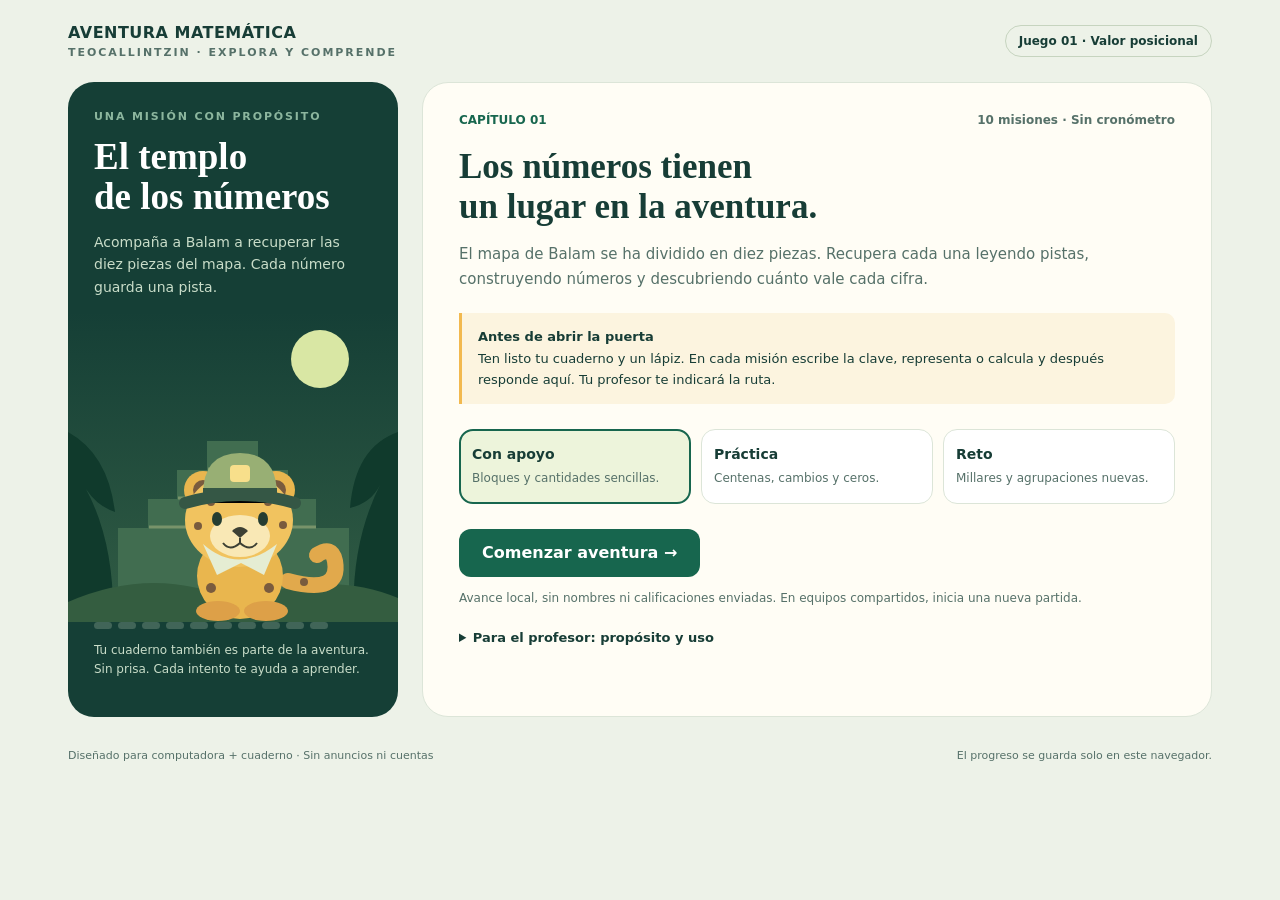
==== index.html @ 54b663e3 "Agrega El templo de los números: primer juego de valor posicional" ====
<!doctype html>
<html lang="es"><head><meta charset="utf-8"><meta name="viewport" content="width=device-width,initial-scale=1"><title>El templo de los números · Aventura matemática</title>
<style>
:root{--ink:#173d36;--muted:#567169;--green:#17664e;--lime:#d5ed91;--paper:#fffdf5;--line:#dce5d8;--gold:#f2b94f}*{box-sizing:border-box}body{margin:0;background:#edf2e8;color:var(--ink);font-family:system-ui,-apple-system,Segoe UI,sans-serif}button,input,select{font:inherit}button{cursor:pointer}button:focus-visible,input:focus-visible,select:focus-visible{outline:3px solid #ce8026;outline-offset:4px}button:disabled{cursor:default;opacity:.55}.top{max-width:1200px;margin:auto;padding:23px 28px;display:flex;justify-content:space-between;align-items:center;gap:16px}.brand{font-weight:850;letter-spacing:.03em}.brand small{display:block;font-size:11px;letter-spacing:.18em;color:var(--muted);margin-top:4px}.pill{border:1px solid #c6d4bf;border-radius:40px;padding:8px 13px;font-size:12px;font-weight:700}.layout{max-width:1200px;margin:0 auto 32px;padding:0 28px;display:grid;grid-template-columns:330px 1fr;gap:24px}.scene{background:#153f36;border-radius:26px;overflow:hidden;position:relative;color:white;min-height:590px;display:flex;flex-direction:column}.scene svg{width:100%;height:auto;display:block}.scene-head{padding:28px 26px 0;z-index:1}.eyebrow{font-size:11px;font-weight:800;letter-spacing:.17em;text-transform:uppercase;color:#8cb69e}.scene h1{font-family:Georgia,serif;font-size:37px;line-height:1.08;margin:14px 0}.scene p{font-size:14px;color:#c9ddc9;line-height:1.6}.scene-bottom{margin-top:auto;padding:0 26px 26px}.scene-bottom p{font-size:12px}.dots{display:flex;gap:6px;flex-wrap:wrap}.dot{width:18px;height:7px;border-radius:6px;background:#416558}.dot.done{background:var(--lime)}.panel{background:var(--paper);border:1px solid var(--line);border-radius:26px;padding:30px 36px;min-width:0}.meta{display:flex;align-items:center;justify-content:space-between;gap:10px;color:var(--muted);font-size:12px;font-weight:700}.chapter{color:var(--green)}h2{font-family:Georgia,serif;font-size:35px;line-height:1.14;margin:20px 0 14px}p{line-height:1.65}.intro{color:var(--muted);font-size:15px}.route-grid{display:grid;grid-template-columns:repeat(3,1fr);gap:10px;margin:25px 0}.route{border:1px solid var(--line);background:white;text-align:left;padding:16px 12px;border-radius:14px;color:var(--ink)}.route b{display:block;font-size:14px}.route span{font-size:12px;display:block;margin-top:7px;line-height:1.5;color:var(--muted)}.route[aria-pressed=true]{background:#edf4db;border:2px solid var(--green);padding:15px 11px}.primary{border:0;background:var(--green);color:white;border-radius:12px;padding:14px 23px;font-weight:750;min-height:48px}.secondary{border:1px solid #cbd8c4;background:transparent;color:var(--ink);border-radius:12px;padding:12px 17px;font-weight:650;min-height:46px}.actions{display:flex;gap:10px;flex-wrap:wrap;margin-top:22px}.notebook{border-left:3px solid var(--gold);background:#fcf4df;padding:13px 16px;border-radius:0 10px 10px 0;font-size:13px;line-height:1.65;margin:22px 0}.notebook strong{display:block}.question{font-size:20px;font-weight:700;line-height:1.5;margin:18px 0}.story{color:var(--muted);font-size:14px;border-bottom:1px solid var(--line);padding-bottom:16px}.blocks{display:flex;gap:18px;flex-wrap:wrap;background:#f1f4eb;border-radius:14px;padding:18px;margin:15px 0}.blockgroup{flex:1;min-width:100px}.blockgroup label{font-weight:750;font-size:12px;display:block;margin-bottom:10px}.pieces{display:flex;gap:5px;flex-wrap:wrap;min-height:40px}.hundred{display:inline-block;width:30px;height:30px;background:repeating-linear-gradient(90deg,transparent 0 5px,#ffffff88 5px 6px),repeating-linear-gradient(0deg,#d6aa4a 0 5px,#ffffff88 5px 6px);border:1px solid #b28330}.ten{display:inline-block;width:7px;height:30px;background:repeating-linear-gradient(0deg,#4c9782 0 5px,#fff8 5px 6px);border:1px solid #3c806d}.one{display:inline-block;width:9px;height:9px;background:#517aa4;border:1px solid #3e6185}.zero{color:#6d7d71;font-size:12px}.answerrow{display:flex;align-items:center;gap:12px;margin:20px 0;flex-wrap:wrap}.answerrow label{font-size:14px;font-weight:700}.answerrow input{width:150px;border:2px solid #b7c8b0;border-radius:10px;padding:13px;background:white;color:var(--ink);font-size:22px}.choices{display:grid;grid-template-columns:1fr 1fr;gap:10px;margin:20px 0}.choice{border:1px solid #c7d4bf;background:white;padding:16px;border-radius:12px;color:var(--ink);font-size:18px}.choice[aria-pressed=true]{background:#e2efc2;border:2px solid var(--green);padding:15px}.feedback{padding:14px 16px;margin-top:16px;border-radius:12px;background:#e9f3d9;line-height:1.6;font-size:14px}.feedback.warn{background:#fff0d7}.hint{background:#edf0f6;padding:14px 16px;border-radius:12px;margin-top:15px;font-size:14px;line-height:1.6}.small{font-size:12px;color:var(--muted)}.progress{height:5px;background:#e5ebdc;border-radius:8px;margin-top:17px;overflow:hidden}.progress span{display:block;background:var(--green);height:100%;transition:width .3s}.summary{border-collapse:collapse;width:100%;font-size:13px;margin:22px 0}.summary th,.summary td{padding:10px 8px;border-bottom:1px solid var(--line);text-align:left}.badge{display:inline-flex;background:#e6efcb;padding:10px 16px;border-radius:40px;font-weight:750;font-size:13px}footer{max-width:1200px;margin:0 auto 24px;padding:0 28px;color:var(--muted);font-size:11px;display:flex;justify-content:space-between;gap:15px}.hide{display:none!important}details{margin:22px 0;font-size:13px}summary{cursor:pointer;font-weight:700}select{padding:10px;border-radius:10px;border:1px solid #c4d3bd;background:white;color:var(--ink)}@media(max-width:850px){.layout{grid-template-columns:1fr}.scene{min-height:0;display:block}.scene-head{padding:22px 26px}.scene h1{font-size:29px}.scene svg{display:none}.scene-bottom{padding:0 26px 20px}.scene-head p{margin-bottom:0}.panel{padding:26px}.route-grid{gap:7px}h2{font-size:30px}}@media print{.top,.scene,.actions,footer,button,details{display:none!important}.layout{display:block;padding:0}.panel{border:0;padding:10px}body{background:white}.hide{display:none!important}}
</style></head><body>
<header class="top"><div class="brand">AVENTURA MATEMÁTICA<small>TEOCALLINTZIN · EXPLORA Y COMPRENDE</small></div><span class="pill">Juego 01 · Valor posicional</span></header>
<main class="layout"><aside class="scene"><div class="scene-head"><div class="eyebrow">Una misión con propósito</div><h1>El templo<br>de los números</h1><p id="narration">Acompaña a Balam a recuperar las diez piezas del mapa. Cada número guarda una pista.</p></div>
<svg viewBox="0 0 330 310" role="img" aria-label="Balam, un jaguar explorador frente a un templo en la selva"><defs><linearGradient id="sky" x2="0" y2="1"><stop stop-color="#153f36"/><stop offset="1" stop-color="#315c44"/></linearGradient></defs><path fill="url(#sky)" d="M0 0h330v310H0z"/><circle cx="252" cy="47" r="29" fill="#d9e7a4"/><path fill="#416d50" d="M50 216h30v-29h29v-29h30v-29h51v29h30v29h28v29h33v62H50z"/><path fill="#264b3c" d="M139 210h50v68h-50z"/><path fill="none" stroke="#78936a" stroke-width="3" d="M81 215h167M110 186h109M140 157h50"/><path fill="#103a2c" d="M0 310V120q40 22 47 80-18-6-29-23 29 54 27 133M330 310V120q-43 15-48 76 21-5 30-23-30 60-26 137"/><path fill="#345d40" d="M0 290q87-38 170 0 89-34 160-4v24H0"/>
<path d="M220 269q53 14 47-20-3-16-18-6" fill="none" stroke="#e1a94c" stroke-width="16" stroke-linecap="round"/><ellipse cx="172" cy="264" rx="43" ry="43" fill="#e9b64e"/><ellipse cx="150" cy="299" rx="22" ry="10" fill="#dda048"/><ellipse cx="198" cy="299" rx="22" ry="10" fill="#dda048"/><circle cx="135" cy="178" r="19" fill="#e9b64e"/><circle cx="208" cy="178" r="19" fill="#e9b64e"/><circle cx="135" cy="178" r="10" fill="#795b3e"/><circle cx="208" cy="178" r="10" fill="#795b3e"/><ellipse cx="171" cy="208" rx="54" ry="47" fill="#f1c35f"/><path fill="#e5edd3" d="M135 232q35 31 74 0l-13 31-23-12-24 12z"/><ellipse cx="172" cy="224" rx="30" ry="21" fill="#f9e8b5"/><path d="M164 219q8-8 16 0l-8 7z" fill="#3d4033"/><path d="M172 226v6m0-1q-10 9-17 0m17 0q10 9 17 0" stroke="#3d4033" stroke-width="2" fill="none"/><ellipse cx="149" cy="207" rx="5" ry="7" fill="#253d31"/><ellipse cx="195" cy="207" rx="5" ry="7" fill="#253d31"/><g fill="#795b3e"><path d="M159 176l6 6-6 5-6-5zM181 176l6 6-6 5-6-5z"/><circle cx="130" cy="214" r="4"/><circle cx="215" cy="213" r="4"/><circle cx="143" cy="190" r="4"/><circle cx="200" cy="190" r="4"/><circle cx="143" cy="276" r="5"/><circle cx="201" cy="276" r="5"/><circle cx="236" cy="270" r="4"/></g><path d="M117 191q54-16 110 0" stroke="#355745" stroke-width="12" stroke-linecap="round"/><path d="M135 183q0-42 37-42t37 42" fill="#98af74"/><path d="M135 176h74v10h-74z" fill="#355745"/><rect x="162" y="153" width="20" height="17" rx="4" fill="#f8df8b"/></svg>
<div class="scene-bottom"><div class="dots" id="dots"></div><p>Tu cuaderno también es parte de la aventura.<br>Sin prisa. Cada intento te ayuda a aprender.</p></div></aside><section class="panel" id="app" aria-label="Zona del juego"></section></main>
<footer><span>Diseñado para computadora + cuaderno · Sin anuncios ni cuentas</span><span>El progreso se guarda solo en este navegador.</span></footer>
<script>
'use strict';
const KEY='teocallintzin-templo-v1';
const routes={apoyo:'Con apoyo',practica:'Práctica',reto:'Reto'};
function missions(route){const harder=route==='reto', easy=route==='apoyo';const n=harder?7482:easy?243:473;const c=Math.floor(n/100)%10,d=Math.floor(n/10)%10,u=n%10;
return [
{title:'La puerta de Balam',story:'Balam encuentra una puerta con un código escrito en bloques.',q:harder?'Forma el número: 7 millares, 4 centenas, 8 decenas y 2 unidades.':`Forma el número: ${c} centenas, ${d} decenas y ${u} unidades.`,answer:n,hint:'Cada posición tiene un valor: U vale 1; D vale 10; C vale 100; UM vale 1 000. Coloca cada cifra en su columna.',explain:harder?'7 000 + 400 + 80 + 2 = 7 482.':`${c*100} + ${d*10} + ${u} = ${n}.`,blocks:harder?null:[c,d,u]},
{title:'Las antorchas del camino',story:'Las antorchas están organizadas en grupos de diez.',q:easy?'Hay 6 decenas y 2 unidades de antorchas. ¿Cuántas hay?':harder?'Hay 12 decenas y 4 unidades de antorchas. ¿Cuántas hay?':'Hay 8 decenas y 6 unidades de antorchas. ¿Cuántas hay?',answer:easy?62:harder?124:86,hint:'Una decena son 10. Puedes dibujar una barra por decena y puntos por unidad.',explain:easy?'6 × 10 + 2 = 62.':harder?'12 decenas son 120; 120 + 4 = 124.':'8 × 10 + 6 = 86.',blocks:easy?[0,6,2]:harder?null:[0,8,6]},
{title:'El puente de las posiciones',story:'Una cifra del puente brilla. Su lugar cambia su valor.',q:easy?'En 352, ¿cuánto VALE la cifra 5?':harder?'En 48 592, ¿cuánto VALE la cifra 8?':'En 647, ¿cuánto VALE la cifra 6?',answer:easy?50:harder?8000:600,choices:easy?[5,50,500,352]:harder?[8,80,800,8000]:[6,60,600,647],hint:'Cuenta las posiciones desde la derecha: unidades, decenas, centenas, unidades de millar.',explain:easy?'El 5 está en las decenas: vale 50.':harder?'El 8 está en las unidades de millar: vale 8 000.':'El 6 está en las centenas: vale 600.'},
{title:'El secreto del cero',story:'En una pared hay una columna vacía. Balam no debe mover las otras cifras.',q:harder?'Escribe el número: 5 millares, 0 centenas, 2 decenas y 6 unidades.':easy?'Escribe el número: 2 centenas, 0 decenas y 5 unidades.':'Escribe el número: 5 centenas, 0 decenas y 2 unidades.',answer:harder?5026:easy?205:502,hint:'Una columna vacía se escribe con 0 para conservar el lugar de las otras cifras.',explain:harder?'5 000 + 0 + 20 + 6 = 5 026.':easy?'200 + 0 + 5 = 205; 25 sería otro número.':'500 + 0 + 2 = 502; 52 solo tiene cinco decenas.',blocks:harder?null:easy?[2,0,5]:[5,0,2]},
{title:'El mercado de intercambios',story:'El guardián cambia piezas pequeñas por otras del mismo valor.',q:easy?'Cambias 20 unidades por decenas. ¿Cuántas decenas recibes?':harder?'Hay 3 centenas y 14 decenas. ¿Cuántas unidades hay en total?':'Hay 2 centenas, 12 decenas y 4 unidades. ¿Qué número forman?',answer:easy?2:harder?440:324,hint:easy?'Agrupa de 10 en 10.':harder?'3 centenas valen 300. Cada una de las 14 decenas vale 10.':'12 decenas son 120: puedes cambiarlas por 1 centena y 2 decenas.',explain:easy?'20 unidades = 2 decenas; el valor total no cambia.':harder?'300 + 140 = 440.':'200 + 120 + 4 = 324.'},
{title:'Dos senderos',story:'Balam debe elegir el sendero con la cantidad mayor de semillas.',q:easy?'¿Cuál es MAYOR: 47 o 74?':harder?'¿Cuál es MAYOR: 4 082 o 4 208?':'¿Cuál es MAYOR: 304 o 340?',answer:easy?74:harder?4208:340,choices:easy?[47,74]:harder?[4082,4208]:[304,340],hint:'Compara desde la izquierda. Si una posición empata, compara la siguiente.',explain:easy?'7 decenas son más que 4 decenas: 74 > 47.':harder?'Los millares empatan; 2 centenas son más que 0 centenas.':'Las centenas empatan; 4 decenas son más que 0 decenas.'},
{title:'Los escalones perdidos',story:'Una escalera avanza siempre con el mismo salto.',q:easy?'Completa: 120, 130, 140, ___, 160.':harder?'Completa: 1 850, 1 950, 2 050, ___, 2 250.':'Completa: 270, 280, 290, ___, 310.',answer:easy?150:harder?2150:300,hint:harder?'Cada salto suma 100. Observa qué pasa al superar 1 999.':'Cada salto suma 10. Al reunir 10 decenas se forma una centena.',explain:easy?'140 + 10 = 150.':harder?'2 050 + 100 = 2 150.':'290 + 10 = 300: 29 decenas + 1 decena = 30 decenas.'},
{title:'El almacén de semillas',story:'Ayuda a Balam a contar las semillas del huerto.',q:easy?'Hay 3 bolsas de 10 semillas y 4 semillas sueltas. ¿Cuántas semillas hay?':harder?'Hay 4 cajas de 100 semillas, 13 bolsas de 10 y 7 semillas sueltas. ¿Cuántas semillas hay?':'Hay 2 cajas de 100 semillas, 5 bolsas de 10 y 8 semillas sueltas. ¿Cuántas semillas hay?',answer:easy?34:harder?537:258,hint:'Dibuja cajas, bolsas y semillas. Convierte cada grupo a unidades antes de reunirlos.',explain:easy?'3 × 10 + 4 = 34 semillas.':harder?'400 + 130 + 7 = 537 semillas.':'200 + 50 + 8 = 258 semillas.'},
{title:'El mapa equivocado',story:'Un explorador dejó una respuesta que debemos revisar.',q:easy?'Escribió 32 para representar 3 centenas y 2 unidades. ¿Qué número debió escribir?':harder?'Escribió 642 para representar 6 millares, 4 decenas y 2 unidades. ¿Qué número debió escribir?':'Escribió 47 para representar 4 centenas y 7 unidades. ¿Qué número debió escribir?',answer:easy?302:harder?6042:407,hint:'Dibuja TODAS las columnas. Usa un cero donde no haya piezas y explica por qué hace falta.',explain:easy?'300 + 2 = 302. El cero conserva la columna de las decenas.':harder?'6 000 + 40 + 2 = 6 042; no hay centenas.':'400 + 7 = 407. Sin el cero, el 4 cambia a las decenas.'},
{title:'El cofre del templo',story:'Última misión: usa el valor posicional para completar la reserva.',q:easy?'Balam tiene 40 semillas y encuentra 10 más. ¿Cuántas tiene ahora?':harder?'Balam tiene 390 semillas y encuentra una bolsa con 10 más. ¿Cuántas tiene ahora?':'Balam tiene 290 semillas y encuentra una bolsa con 10 más. ¿Cuántas tiene ahora?',answer:easy?50:harder?400:300,hint:'Añade una decena. Si completas 10 decenas, cámbialas por una centena.',explain:easy?'4 decenas + 1 decena = 5 decenas: 50.':harder?'390 + 10 = 400. Diez decenas se cambian por una centena.':'290 + 10 = 300. Diez decenas se cambian por una centena.'}
];}
let state={route:'apoyo',index:0,results:[],started:false}, selected=null,errors=0,hints=0,solved=false;
try{let saved=JSON.parse(localStorage.getItem(KEY));if(saved&&routes[saved.route]&&Number.isInteger(saved.index)&&saved.index>=0&&saved.index<=10&&Array.isArray(saved.results)&&saved.results.length===saved.index){state=saved;}}catch{}
const app=document.getElementById('app');
function save(){try{localStorage.setItem(KEY,JSON.stringify(state));}catch{}}
function dots(){document.getElementById('dots').innerHTML=Array.from({length:10},(_,i)=>`<span class="dot ${i<state.index?'done':''}"></span>`).join('');}
function home(){dots();app.innerHTML=`<div class="meta"><span class="chapter">CAPÍTULO 01</span><span>10 misiones · Sin cronómetro</span></div><h2>Los números tienen<br>un lugar en la aventura.</h2><p class="intro">El mapa de Balam se ha dividido en diez piezas. Recupera cada una leyendo pistas, construyendo números y descubriendo cuánto vale cada cifra.</p><div class="notebook"><strong>Antes de abrir la puerta</strong>Ten listo tu cuaderno y un lápiz. En cada misión escribe la clave, representa o calcula y después responde aquí. Tu profesor te indicará la ruta.</div><div class="route-grid">${Object.entries(routes).map(([k,v])=>`<button class="route" data-route="${k}" aria-pressed="${state.route===k}"><b>${v}</b><span>${k==='apoyo'?'Bloques y cantidades sencillas.':k==='practica'?'Centenas, cambios y ceros.':'Millares y agrupaciones nuevas.'}</span></button>`).join('')}</div><div class="actions"><button class="primary" id="start">${state.started?(state.index===10?'Ver mi recorrido':'Continuar aventura'):'Comenzar aventura'} →</button>${state.started?'<button class="secondary" id="restart">Nueva partida</button>':''}</div><p class="small">Avance local, sin nombres ni calificaciones enviadas. En equipos compartidos, inicia una nueva partida.</p><details><summary>Para el profesor: propósito y uso</summary><p>Juego 1 de la sección de valor posicional. Retoma las dificultades del diagnóstico en centenas, decenas, unidades y números de cinco cifras como extensión. Las rutas son apoyos flexibles; este juego no determina por sí solo el nivel del alumno. Sugiere 10–20 minutos de juego y tiempo adicional de cuaderno. Revisa representaciones, procedimiento y explicación oral. El informe final distingue misiones resueltas sin pistas ni errores y con acompañamiento. No sincroniza con Classroom.</p></details>`;
app.querySelectorAll('[data-route]').forEach(b=>b.onclick=()=>{if(state.started&&b.dataset.route!==state.route){if(!confirm('Cambiar la ruta inicia otra partida y reemplaza el avance guardado en este navegador. ¿Continuar?'))return;state={route:b.dataset.route,index:0,results:[],started:false};}else state.route=b.dataset.route;save();home();});document.getElementById('start').onclick=()=>{state.started=true;save();render();};let restart=document.getElementById('restart');if(restart)restart.onclick=restartGame;}
function restartGame(){if(confirm('¿Iniciar otra partida? Se reemplazará el avance de este navegador.')){state={route:state.route,index:0,results:[],started:false};save();home();}}
function blocks(values){return `<div class="blocks" aria-label="Representación con bloques base diez">${values.map((n,i)=>`<div class="blockgroup"><label>${['Centenas','Decenas','Unidades'][i]} · ${n}</label><div class="pieces">${n?Array.from({length:n},()=>`<span aria-hidden="true" class="${['hundred','ten','one'][i]}"></span>`).join(''):'<span class="zero">Sin piezas</span>'}</div></div>`).join('')}</div>`;}
function render(){if(state.index===10){finish();return;}dots();selected=null;errors=0;hints=0;solved=false;const m=missions(state.route)[state.index];document.getElementById('narration').textContent=m.story;app.innerHTML=`<div class="meta"><span class="chapter">MISIÓN ${String(state.index+1).padStart(2,'0')} / 10</span><span>${routes[state.route]}</span></div><div class="progress"><span style="width:${state.index*10}%"></span></div><h2 tabindex="-1" id="missiontitle">${m.title}</h2><p class="story">${m.story}</p><div class="question">${m.q}</div>${m.blocks&&state.route==='apoyo'?blocks(m.blocks):''}<div class="notebook"><strong>✎ Cuaderno · VP-${state.route[0].toUpperCase()}-${String(state.index+1).padStart(2,'0')}</strong>Escribe los datos y lo que buscas. Usa una tabla de posiciones, dibujo u operación. Resuelve antes de responder y explica tu estrategia.</div><form id="answerform">${m.choices?`<div class="choices" role="group" aria-label="Elige tu respuesta">${m.choices.map(v=>`<button type="button" class="choice" data-value="${v}" aria-pressed="false">${v.toLocaleString('es-MX')}</button>`).join('')}</div>`:'<div class="answerrow"><label for="answer">Tu respuesta</label><input id="answer" type="text" inputmode="numeric" autocomplete="off" placeholder="Número" aria-describedby="inputhelp"></div><p class="small" id="inputhelp">Escribe un número entero sin comas ni puntos. Ejemplo: 502.</p>'}<div class="actions"><button class="primary" type="submit" id="check">Comprobar respuesta</button><button type="button" class="secondary" id="hintbutton">Necesito una pista</button></div></form><div id="feedback" role="status" aria-live="polite"></div><div id="hint" class="hide hint"></div><div class="actions"><button class="primary hide" id="next">${state.index===9?'Abrir el cofre':'Siguiente misión'} →</button><button class="secondary" id="home">Pausar</button></div>`;
app.querySelectorAll('[data-value]').forEach(b=>b.onclick=()=>{if(solved)return;selected=Number(b.dataset.value);app.querySelectorAll('[data-value]').forEach(x=>x.setAttribute('aria-pressed',String(x===b)));});
document.getElementById('hintbutton').onclick=()=>{if(solved)return;hints=1;let h=document.getElementById('hint');h.textContent=m.hint;h.classList.remove('hide');};document.getElementById('home').onclick=home;
document.getElementById('answerform').onsubmit=e=>{e.preventDefault();if(solved)return;let raw=m.choices?selected:document.getElementById('answer').value.trim();let f=document.getElementById('feedback');if(raw===null||raw===''||(!m.choices&&!/^\d+$/.test(raw))){f.className='feedback warn';f.textContent='Elige una opción o escribe un número entero válido. Todavía no se cuenta como intento.';return;}if(Number(raw)!==m.answer){errors++;f.className='feedback warn';f.textContent='Todavía no coincide. Revisa el valor de cada posición en tu cuaderno. Puedes pedir una pista y volver a intentarlo; no pierdes piezas.';return;}solved=true;f.className='feedback';f.textContent='¡Pieza recuperada! '+m.explain+' Antes de avanzar, explica en tu cuaderno cómo lo supiste.';document.getElementById('check').disabled=true;document.getElementById('hintbutton').disabled=true;app.querySelectorAll('[data-value],#answer').forEach(x=>x.disabled=true);document.getElementById('next').classList.remove('hide');};
document.getElementById('next').onclick=()=>{if(!solved)return;state.results.push({mission:state.index+1,errors,hints});state.index++;save();render();};document.getElementById('missiontitle').focus();}
function finish(){dots();document.getElementById('narration').textContent='Balam recuperó el mapa. Ahora comparte lo que aprendiste con tu profesor.';const independent=state.results.filter(x=>x.errors===0&&x.hints===0).length;app.innerHTML=`<div class="meta"><span class="chapter">AVENTURA COMPLETADA</span><span>${routes[state.route]}</span></div><h2>El mapa vuelve<br>a estar completo.</h2><span class="badge">10 piezas recuperadas · ¡Buen trabajo!</span><p class="intro">Resolviste ${independent} misiones sin errores ni pistas y ${10-independent} con práctica o apoyo. Pedir ayuda también es aprender.</p><div class="notebook"><strong>Última página de tu cuaderno</strong>1. Explica para qué sirve el cero en 407.<br>2. Representa un número de dos formas.<br>3. Escribe qué puedes hacer solo y qué quieres practicar.<br>Muestra tu trabajo al profesor. Este recorrido no sustituye su revisión.</div><table class="summary"><thead><tr><th>Misión</th><th>Intentos incorrectos</th><th>Pista</th></tr></thead><tbody>${state.results.map(r=>`<tr><td>VP-${state.route[0].toUpperCase()}-${String(r.mission).padStart(2,'0')}</td><td>${r.errors}</td><td>${r.hints?'Sí':'No'}</td></tr>`).join('')}</tbody></table><div class="actions"><button class="primary" id="restart">Volver a explorar</button><button class="secondary" id="print">Imprimir recorrido</button><button class="secondary" id="home">Inicio</button></div><p class="small">El informe permanece en este navegador. No se envía a tu profesor ni a Classroom. Puedes imprimirlo o mostrar la pantalla.</p>`;document.getElementById('restart').onclick=restartGame;document.getElementById('print').onclick=()=>window.print();document.getElementById('home').onclick=home;}
home();
</script></body></html>
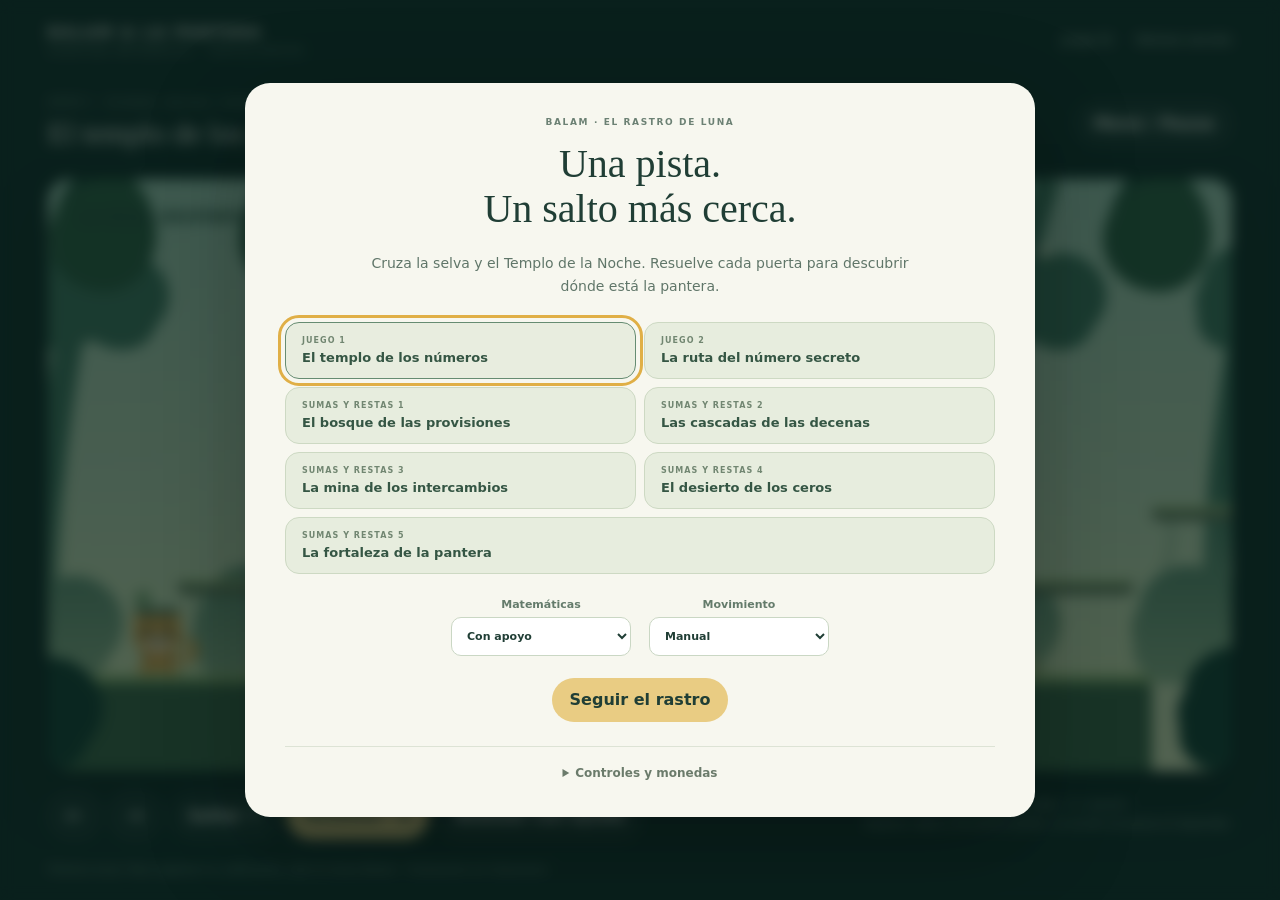
==== commit 5a7780a4: "Launch unified platform adventures from original game links" ====
--- a/index.html
+++ b/index.html
@@ -1,45 +1,8 @@
-<!doctype html>
-<html lang="es"><head><meta charset="utf-8"><meta name="viewport" content="width=device-width,initial-scale=1"><title>El templo de los números · Aventura matemática</title>
-<style>
-:root{--ink:#173d36;--muted:#567169;--green:#17664e;--lime:#d5ed91;--paper:#fffdf5;--line:#dce5d8;--gold:#f2b94f}*{box-sizing:border-box}body{margin:0;background:#edf2e8;color:var(--ink);font-family:system-ui,-apple-system,Segoe UI,sans-serif}button,input,select{font:inherit}button{cursor:pointer}button:focus-visible,input:focus-visible,select:focus-visible{outline:3px solid #ce8026;outline-offset:4px}button:disabled{cursor:default;opacity:.55}.top{max-width:1200px;margin:auto;padding:23px 28px;display:flex;justify-content:space-between;align-items:center;gap:16px}.brand{font-weight:850;letter-spacing:.03em}.brand small{display:block;font-size:11px;letter-spacing:.18em;color:var(--muted);margin-top:4px}.pill{border:1px solid #c6d4bf;border-radius:40px;padding:8px 13px;font-size:12px;font-weight:700}.layout{max-width:1200px;margin:0 auto 32px;padding:0 28px;display:grid;grid-template-columns:330px 1fr;gap:24px}.scene{background:#153f36;border-radius:26px;overflow:hidden;position:relative;color:white;min-height:590px;display:flex;flex-direction:column}.scene svg{width:100%;height:auto;display:block}.scene-head{padding:28px 26px 0;z-index:1}.eyebrow{font-size:11px;font-weight:800;letter-spacing:.17em;text-transform:uppercase;color:#8cb69e}.scene h1{font-family:Georgia,serif;font-size:37px;line-height:1.08;margin:14px 0}.scene p{font-size:14px;color:#c9ddc9;line-height:1.6}.scene-bottom{margin-top:auto;padding:0 26px 26px}.scene-bottom p{font-size:12px}.dots{display:flex;gap:6px;flex-wrap:wrap}.dot{width:18px;height:7px;border-radius:6px;background:#416558}.dot.done{background:var(--lime)}.panel{background:var(--paper);border:1px solid var(--line);border-radius:26px;padding:30px 36px;min-width:0}.meta{display:flex;align-items:center;justify-content:space-between;gap:10px;color:var(--muted);font-size:12px;font-weight:700}.chapter{color:var(--green)}h2{font-family:Georgia,serif;font-size:35px;line-height:1.14;margin:20px 0 14px}p{line-height:1.65}.intro{color:var(--muted);font-size:15px}.route-grid{display:grid;grid-template-columns:repeat(3,1fr);gap:10px;margin:25px 0}.route{border:1px solid var(--line);background:white;text-align:left;padding:16px 12px;border-radius:14px;color:var(--ink)}.route b{display:block;font-size:14px}.route span{font-size:12px;display:block;margin-top:7px;line-height:1.5;color:var(--muted)}.route[aria-pressed=true]{background:#edf4db;border:2px solid var(--green);padding:15px 11px}.primary{border:0;background:var(--green);color:white;border-radius:12px;padding:14px 23px;font-weight:750;min-height:48px}.secondary{border:1px solid #cbd8c4;background:transparent;color:var(--ink);border-radius:12px;padding:12px 17px;font-weight:650;min-height:46px}.actions{display:flex;gap:10px;flex-wrap:wrap;margin-top:22px}.notebook{border-left:3px solid var(--gold);background:#fcf4df;padding:13px 16px;border-radius:0 10px 10px 0;font-size:13px;line-height:1.65;margin:22px 0}.notebook strong{display:block}.question{font-size:20px;font-weight:700;line-height:1.5;margin:18px 0}.story{color:var(--muted);font-size:14px;border-bottom:1px solid var(--line);padding-bottom:16px}.blocks{display:flex;gap:18px;flex-wrap:wrap;background:#f1f4eb;border-radius:14px;padding:18px;margin:15px 0}.blockgroup{flex:1;min-width:100px}.blockgroup label{font-weight:750;font-size:12px;display:block;margin-bottom:10px}.pieces{display:flex;gap:5px;flex-wrap:wrap;min-height:40px}.hundred{display:inline-block;width:30px;height:30px;background:repeating-linear-gradient(90deg,transparent 0 5px,#ffffff88 5px 6px),repeating-linear-gradient(0deg,#d6aa4a 0 5px,#ffffff88 5px 6px);border:1px solid #b28330}.ten{display:inline-block;width:7px;height:30px;background:repeating-linear-gradient(0deg,#4c9782 0 5px,#fff8 5px 6px);border:1px solid #3c806d}.one{display:inline-block;width:9px;height:9px;background:#517aa4;border:1px solid #3e6185}.zero{color:#6d7d71;font-size:12px}.answerrow{display:flex;align-items:center;gap:12px;margin:20px 0;flex-wrap:wrap}.answerrow label{font-size:14px;font-weight:700}.answerrow input{width:150px;border:2px solid #b7c8b0;border-radius:10px;padding:13px;background:white;color:var(--ink);font-size:22px}.choices{display:grid;grid-template-columns:1fr 1fr;gap:10px;margin:20px 0}.choice{border:1px solid #c7d4bf;background:white;padding:16px;border-radius:12px;color:var(--ink);font-size:18px}.choice[aria-pressed=true]{background:#e2efc2;border:2px solid var(--green);padding:15px}.feedback{padding:14px 16px;margin-top:16px;border-radius:12px;background:#e9f3d9;line-height:1.6;font-size:14px}.feedback.warn{background:#fff0d7}.hint{background:#edf0f6;padding:14px 16px;border-radius:12px;margin-top:15px;font-size:14px;line-height:1.6}.small{font-size:12px;color:var(--muted)}.progress{height:5px;background:#e5ebdc;border-radius:8px;margin-top:17px;overflow:hidden}.progress span{display:block;background:var(--green);height:100%;transition:width .3s}.summary{border-collapse:collapse;width:100%;font-size:13px;margin:22px 0}.summary th,.summary td{padding:10px 8px;border-bottom:1px solid var(--line);text-align:left}.badge{display:inline-flex;background:#e6efcb;padding:10px 16px;border-radius:40px;font-weight:750;font-size:13px}footer{max-width:1200px;margin:0 auto 24px;padding:0 28px;color:var(--muted);font-size:11px;display:flex;justify-content:space-between;gap:15px}.hide{display:none!important}details{margin:22px 0;font-size:13px}summary{cursor:pointer;font-weight:700}select{padding:10px;border-radius:10px;border:1px solid #c4d3bd;background:white;color:var(--ink)}@media(max-width:850px){.layout{grid-template-columns:1fr}.scene{min-height:0;display:block}.scene-head{padding:22px 26px}.scene h1{font-size:29px}.scene svg{display:none}.scene-bottom{padding:0 26px 20px}.scene-head p{margin-bottom:0}.panel{padding:26px}.route-grid{gap:7px}h2{font-size:30px}}@media print{.top,.scene,.actions,footer,button,details{display:none!important}.layout{display:block;padding:0}.panel{border:0;padding:10px}body{background:white}.hide{display:none!important}}
-</style></head><body>
-<header class="top"><div class="brand">AVENTURA MATEMÁTICA<small>TEOCALLINTZIN · EXPLORA Y COMPRENDE</small></div><span class="pill">Juego 01 · Valor posicional</span></header>
-<main class="layout"><aside class="scene"><div class="scene-head"><div class="eyebrow">Una misión con propósito</div><h1>El templo<br>de los números</h1><p id="narration">Acompaña a Balam a recuperar las diez piezas del mapa. Cada número guarda una pista.</p></div>
-<svg viewBox="0 0 330 310" role="img" aria-label="Balam, un jaguar explorador frente a un templo en la selva"><defs><linearGradient id="sky" x2="0" y2="1"><stop stop-color="#153f36"/><stop offset="1" stop-color="#315c44"/></linearGradient></defs><path fill="url(#sky)" d="M0 0h330v310H0z"/><circle cx="252" cy="47" r="29" fill="#d9e7a4"/><path fill="#416d50" d="M50 216h30v-29h29v-29h30v-29h51v29h30v29h28v29h33v62H50z"/><path fill="#264b3c" d="M139 210h50v68h-50z"/><path fill="none" stroke="#78936a" stroke-width="3" d="M81 215h167M110 186h109M140 157h50"/><path fill="#103a2c" d="M0 310V120q40 22 47 80-18-6-29-23 29 54 27 133M330 310V120q-43 15-48 76 21-5 30-23-30 60-26 137"/><path fill="#345d40" d="M0 290q87-38 170 0 89-34 160-4v24H0"/>
-<path d="M220 269q53 14 47-20-3-16-18-6" fill="none" stroke="#e1a94c" stroke-width="16" stroke-linecap="round"/><ellipse cx="172" cy="264" rx="43" ry="43" fill="#e9b64e"/><ellipse cx="150" cy="299" rx="22" ry="10" fill="#dda048"/><ellipse cx="198" cy="299" rx="22" ry="10" fill="#dda048"/><circle cx="135" cy="178" r="19" fill="#e9b64e"/><circle cx="208" cy="178" r="19" fill="#e9b64e"/><circle cx="135" cy="178" r="10" fill="#795b3e"/><circle cx="208" cy="178" r="10" fill="#795b3e"/><ellipse cx="171" cy="208" rx="54" ry="47" fill="#f1c35f"/><path fill="#e5edd3" d="M135 232q35 31 74 0l-13 31-23-12-24 12z"/><ellipse cx="172" cy="224" rx="30" ry="21" fill="#f9e8b5"/><path d="M164 219q8-8 16 0l-8 7z" fill="#3d4033"/><path d="M172 226v6m0-1q-10 9-17 0m17 0q10 9 17 0" stroke="#3d4033" stroke-width="2" fill="none"/><ellipse cx="149" cy="207" rx="5" ry="7" fill="#253d31"/><ellipse cx="195" cy="207" rx="5" ry="7" fill="#253d31"/><g fill="#795b3e"><path d="M159 176l6 6-6 5-6-5zM181 176l6 6-6 5-6-5z"/><circle cx="130" cy="214" r="4"/><circle cx="215" cy="213" r="4"/><circle cx="143" cy="190" r="4"/><circle cx="200" cy="190" r="4"/><circle cx="143" cy="276" r="5"/><circle cx="201" cy="276" r="5"/><circle cx="236" cy="270" r="4"/></g><path d="M117 191q54-16 110 0" stroke="#355745" stroke-width="12" stroke-linecap="round"/><path d="M135 183q0-42 37-42t37 42" fill="#98af74"/><path d="M135 176h74v10h-74z" fill="#355745"/><rect x="162" y="153" width="20" height="17" rx="4" fill="#f8df8b"/></svg>
-<div class="scene-bottom"><div class="dots" id="dots"></div><p>Tu cuaderno también es parte de la aventura.<br>Sin prisa. Cada intento te ayuda a aprender.</p></div></aside><section class="panel" id="app" aria-label="Zona del juego"></section></main>
-<footer><span>Diseñado para computadora + cuaderno · Sin anuncios ni cuentas</span><span>El progreso se guarda solo en este navegador.</span></footer>
-<script>
-'use strict';
-const KEY='teocallintzin-templo-v1';
-const routes={apoyo:'Con apoyo',practica:'Práctica',reto:'Reto'};
-function missions(route){const harder=route==='reto', easy=route==='apoyo';const n=harder?7482:easy?243:473;const c=Math.floor(n/100)%10,d=Math.floor(n/10)%10,u=n%10;
-return [
-{title:'La puerta de Balam',story:'Balam encuentra una puerta con un código escrito en bloques.',q:harder?'Forma el número: 7 millares, 4 centenas, 8 decenas y 2 unidades.':`Forma el número: ${c} centenas, ${d} decenas y ${u} unidades.`,answer:n,hint:'Cada posición tiene un valor: U vale 1; D vale 10; C vale 100; UM vale 1 000. Coloca cada cifra en su columna.',explain:harder?'7 000 + 400 + 80 + 2 = 7 482.':`${c*100} + ${d*10} + ${u} = ${n}.`,blocks:harder?null:[c,d,u]},
-{title:'Las antorchas del camino',story:'Las antorchas están organizadas en grupos de diez.',q:easy?'Hay 6 decenas y 2 unidades de antorchas. ¿Cuántas hay?':harder?'Hay 12 decenas y 4 unidades de antorchas. ¿Cuántas hay?':'Hay 8 decenas y 6 unidades de antorchas. ¿Cuántas hay?',answer:easy?62:harder?124:86,hint:'Una decena son 10. Puedes dibujar una barra por decena y puntos por unidad.',explain:easy?'6 × 10 + 2 = 62.':harder?'12 decenas son 120; 120 + 4 = 124.':'8 × 10 + 6 = 86.',blocks:easy?[0,6,2]:harder?null:[0,8,6]},
-{title:'El puente de las posiciones',story:'Una cifra del puente brilla. Su lugar cambia su valor.',q:easy?'En 352, ¿cuánto VALE la cifra 5?':harder?'En 48 592, ¿cuánto VALE la cifra 8?':'En 647, ¿cuánto VALE la cifra 6?',answer:easy?50:harder?8000:600,choices:easy?[5,50,500,352]:harder?[8,80,800,8000]:[6,60,600,647],hint:'Cuenta las posiciones desde la derecha: unidades, decenas, centenas, unidades de millar.',explain:easy?'El 5 está en las decenas: vale 50.':harder?'El 8 está en las unidades de millar: vale 8 000.':'El 6 está en las centenas: vale 600.'},
-{title:'El secreto del cero',story:'En una pared hay una columna vacía. Balam no debe mover las otras cifras.',q:harder?'Escribe el número: 5 millares, 0 centenas, 2 decenas y 6 unidades.':easy?'Escribe el número: 2 centenas, 0 decenas y 5 unidades.':'Escribe el número: 5 centenas, 0 decenas y 2 unidades.',answer:harder?5026:easy?205:502,hint:'Una columna vacía se escribe con 0 para conservar el lugar de las otras cifras.',explain:harder?'5 000 + 0 + 20 + 6 = 5 026.':easy?'200 + 0 + 5 = 205; 25 sería otro número.':'500 + 0 + 2 = 502; 52 solo tiene cinco decenas.',blocks:harder?null:easy?[2,0,5]:[5,0,2]},
-{title:'El mercado de intercambios',story:'El guardián cambia piezas pequeñas por otras del mismo valor.',q:easy?'Cambias 20 unidades por decenas. ¿Cuántas decenas recibes?':harder?'Hay 3 centenas y 14 decenas. ¿Cuántas unidades hay en total?':'Hay 2 centenas, 12 decenas y 4 unidades. ¿Qué número forman?',answer:easy?2:harder?440:324,hint:easy?'Agrupa de 10 en 10.':harder?'3 centenas valen 300. Cada una de las 14 decenas vale 10.':'12 decenas son 120: puedes cambiarlas por 1 centena y 2 decenas.',explain:easy?'20 unidades = 2 decenas; el valor total no cambia.':harder?'300 + 140 = 440.':'200 + 120 + 4 = 324.'},
-{title:'Dos senderos',story:'Balam debe elegir el sendero con la cantidad mayor de semillas.',q:easy?'¿Cuál es MAYOR: 47 o 74?':harder?'¿Cuál es MAYOR: 4 082 o 4 208?':'¿Cuál es MAYOR: 304 o 340?',answer:easy?74:harder?4208:340,choices:easy?[47,74]:harder?[4082,4208]:[304,340],hint:'Compara desde la izquierda. Si una posición empata, compara la siguiente.',explain:easy?'7 decenas son más que 4 decenas: 74 > 47.':harder?'Los millares empatan; 2 centenas son más que 0 centenas.':'Las centenas empatan; 4 decenas son más que 0 decenas.'},
-{title:'Los escalones perdidos',story:'Una escalera avanza siempre con el mismo salto.',q:easy?'Completa: 120, 130, 140, ___, 160.':harder?'Completa: 1 850, 1 950, 2 050, ___, 2 250.':'Completa: 270, 280, 290, ___, 310.',answer:easy?150:harder?2150:300,hint:harder?'Cada salto suma 100. Observa qué pasa al superar 1 999.':'Cada salto suma 10. Al reunir 10 decenas se forma una centena.',explain:easy?'140 + 10 = 150.':harder?'2 050 + 100 = 2 150.':'290 + 10 = 300: 29 decenas + 1 decena = 30 decenas.'},
-{title:'El almacén de semillas',story:'Ayuda a Balam a contar las semillas del huerto.',q:easy?'Hay 3 bolsas de 10 semillas y 4 semillas sueltas. ¿Cuántas semillas hay?':harder?'Hay 4 cajas de 100 semillas, 13 bolsas de 10 y 7 semillas sueltas. ¿Cuántas semillas hay?':'Hay 2 cajas de 100 semillas, 5 bolsas de 10 y 8 semillas sueltas. ¿Cuántas semillas hay?',answer:easy?34:harder?537:258,hint:'Dibuja cajas, bolsas y semillas. Convierte cada grupo a unidades antes de reunirlos.',explain:easy?'3 × 10 + 4 = 34 semillas.':harder?'400 + 130 + 7 = 537 semillas.':'200 + 50 + 8 = 258 semillas.'},
-{title:'El mapa equivocado',story:'Un explorador dejó una respuesta que debemos revisar.',q:easy?'Escribió 32 para representar 3 centenas y 2 unidades. ¿Qué número debió escribir?':harder?'Escribió 642 para representar 6 millares, 4 decenas y 2 unidades. ¿Qué número debió escribir?':'Escribió 47 para representar 4 centenas y 7 unidades. ¿Qué número debió escribir?',answer:easy?302:harder?6042:407,hint:'Dibuja TODAS las columnas. Usa un cero donde no haya piezas y explica por qué hace falta.',explain:easy?'300 + 2 = 302. El cero conserva la columna de las decenas.':harder?'6 000 + 40 + 2 = 6 042; no hay centenas.':'400 + 7 = 407. Sin el cero, el 4 cambia a las decenas.'},
-{title:'El cofre del templo',story:'Última misión: usa el valor posicional para completar la reserva.',q:easy?'Balam tiene 40 semillas y encuentra 10 más. ¿Cuántas tiene ahora?':harder?'Balam tiene 390 semillas y encuentra una bolsa con 10 más. ¿Cuántas tiene ahora?':'Balam tiene 290 semillas y encuentra una bolsa con 10 más. ¿Cuántas tiene ahora?',answer:easy?50:harder?400:300,hint:'Añade una decena. Si completas 10 decenas, cámbialas por una centena.',explain:easy?'4 decenas + 1 decena = 5 decenas: 50.':harder?'390 + 10 = 400. Diez decenas se cambian por una centena.':'290 + 10 = 300. Diez decenas se cambian por una centena.'}
-];}
-let state={route:'apoyo',index:0,results:[],started:false}, selected=null,errors=0,hints=0,solved=false;
-try{let saved=JSON.parse(localStorage.getItem(KEY));if(saved&&routes[saved.route]&&Number.isInteger(saved.index)&&saved.index>=0&&saved.index<=10&&Array.isArray(saved.results)&&saved.results.length===saved.index){state=saved;}}catch{}
-const app=document.getElementById('app');
-function save(){try{localStorage.setItem(KEY,JSON.stringify(state));}catch{}}
-function dots(){document.getElementById('dots').innerHTML=Array.from({length:10},(_,i)=>`<span class="dot ${i<state.index?'done':''}"></span>`).join('');}
-function home(){dots();app.innerHTML=`<div class="meta"><span class="chapter">CAPÍTULO 01</span><span>10 misiones · Sin cronómetro</span></div><h2>Los números tienen<br>un lugar en la aventura.</h2><p class="intro">El mapa de Balam se ha dividido en diez piezas. Recupera cada una leyendo pistas, construyendo números y descubriendo cuánto vale cada cifra.</p><div class="notebook"><strong>Antes de abrir la puerta</strong>Ten listo tu cuaderno y un lápiz. En cada misión escribe la clave, representa o calcula y después responde aquí. Tu profesor te indicará la ruta.</div><div class="route-grid">${Object.entries(routes).map(([k,v])=>`<button class="route" data-route="${k}" aria-pressed="${state.route===k}"><b>${v}</b><span>${k==='apoyo'?'Bloques y cantidades sencillas.':k==='practica'?'Centenas, cambios y ceros.':'Millares y agrupaciones nuevas.'}</span></button>`).join('')}</div><div class="actions"><button class="primary" id="start">${state.started?(state.index===10?'Ver mi recorrido':'Continuar aventura'):'Comenzar aventura'} →</button>${state.started?'<button class="secondary" id="restart">Nueva partida</button>':''}</div><p class="small">Avance local, sin nombres ni calificaciones enviadas. En equipos compartidos, inicia una nueva partida.</p><details><summary>Para el profesor: propósito y uso</summary><p>Juego 1 de la sección de valor posicional. Retoma las dificultades del diagnóstico en centenas, decenas, unidades y números de cinco cifras como extensión. Las rutas son apoyos flexibles; este juego no determina por sí solo el nivel del alumno. Sugiere 10–20 minutos de juego y tiempo adicional de cuaderno. Revisa representaciones, procedimiento y explicación oral. El informe final distingue misiones resueltas sin pistas ni errores y con acompañamiento. No sincroniza con Classroom.</p></details>`;
-app.querySelectorAll('[data-route]').forEach(b=>b.onclick=()=>{if(state.started&&b.dataset.route!==state.route){if(!confirm('Cambiar la ruta inicia otra partida y reemplaza el avance guardado en este navegador. ¿Continuar?'))return;state={route:b.dataset.route,index:0,results:[],started:false};}else state.route=b.dataset.route;save();home();});document.getElementById('start').onclick=()=>{state.started=true;save();render();};let restart=document.getElementById('restart');if(restart)restart.onclick=restartGame;}
-function restartGame(){if(confirm('¿Iniciar otra partida? Se reemplazará el avance de este navegador.')){state={route:state.route,index:0,results:[],started:false};save();home();}}
-function blocks(values){return `<div class="blocks" aria-label="Representación con bloques base diez">${values.map((n,i)=>`<div class="blockgroup"><label>${['Centenas','Decenas','Unidades'][i]} · ${n}</label><div class="pieces">${n?Array.from({length:n},()=>`<span aria-hidden="true" class="${['hundred','ten','one'][i]}"></span>`).join(''):'<span class="zero">Sin piezas</span>'}</div></div>`).join('')}</div>`;}
-function render(){if(state.index===10){finish();return;}dots();selected=null;errors=0;hints=0;solved=false;const m=missions(state.route)[state.index];document.getElementById('narration').textContent=m.story;app.innerHTML=`<div class="meta"><span class="chapter">MISIÓN ${String(state.index+1).padStart(2,'0')} / 10</span><span>${routes[state.route]}</span></div><div class="progress"><span style="width:${state.index*10}%"></span></div><h2 tabindex="-1" id="missiontitle">${m.title}</h2><p class="story">${m.story}</p><div class="question">${m.q}</div>${m.blocks&&state.route==='apoyo'?blocks(m.blocks):''}<div class="notebook"><strong>✎ Cuaderno · VP-${state.route[0].toUpperCase()}-${String(state.index+1).padStart(2,'0')}</strong>Escribe los datos y lo que buscas. Usa una tabla de posiciones, dibujo u operación. Resuelve antes de responder y explica tu estrategia.</div><form id="answerform">${m.choices?`<div class="choices" role="group" aria-label="Elige tu respuesta">${m.choices.map(v=>`<button type="button" class="choice" data-value="${v}" aria-pressed="false">${v.toLocaleString('es-MX')}</button>`).join('')}</div>`:'<div class="answerrow"><label for="answer">Tu respuesta</label><input id="answer" type="text" inputmode="numeric" autocomplete="off" placeholder="Número" aria-describedby="inputhelp"></div><p class="small" id="inputhelp">Escribe un número entero sin comas ni puntos. Ejemplo: 502.</p>'}<div class="actions"><button class="primary" type="submit" id="check">Comprobar respuesta</button><button type="button" class="secondary" id="hintbutton">Necesito una pista</button></div></form><div id="feedback" role="status" aria-live="polite"></div><div id="hint" class="hide hint"></div><div class="actions"><button class="primary hide" id="next">${state.index===9?'Abrir el cofre':'Siguiente misión'} →</button><button class="secondary" id="home">Pausar</button></div>`;
-app.querySelectorAll('[data-value]').forEach(b=>b.onclick=()=>{if(solved)return;selected=Number(b.dataset.value);app.querySelectorAll('[data-value]').forEach(x=>x.setAttribute('aria-pressed',String(x===b)));});
-document.getElementById('hintbutton').onclick=()=>{if(solved)return;hints=1;let h=document.getElementById('hint');h.textContent=m.hint;h.classList.remove('hide');};document.getElementById('home').onclick=home;
-document.getElementById('answerform').onsubmit=e=>{e.preventDefault();if(solved)return;let raw=m.choices?selected:document.getElementById('answer').value.trim();let f=document.getElementById('feedback');if(raw===null||raw===''||(!m.choices&&!/^\d+$/.test(raw))){f.className='feedback warn';f.textContent='Elige una opción o escribe un número entero válido. Todavía no se cuenta como intento.';return;}if(Number(raw)!==m.answer){errors++;f.className='feedback warn';f.textContent='Todavía no coincide. Revisa el valor de cada posición en tu cuaderno. Puedes pedir una pista y volver a intentarlo; no pierdes piezas.';return;}solved=true;f.className='feedback';f.textContent='¡Pieza recuperada! '+m.explain+' Antes de avanzar, explica en tu cuaderno cómo lo supiste.';document.getElementById('check').disabled=true;document.getElementById('hintbutton').disabled=true;app.querySelectorAll('[data-value],#answer').forEach(x=>x.disabled=true);document.getElementById('next').classList.remove('hide');};
-document.getElementById('next').onclick=()=>{if(!solved)return;state.results.push({mission:state.index+1,errors,hints});state.index++;save();render();};document.getElementById('missiontitle').focus();}
-function finish(){dots();document.getElementById('narration').textContent='Balam recuperó el mapa. Ahora comparte lo que aprendiste con tu profesor.';const independent=state.results.filter(x=>x.errors===0&&x.hints===0).length;app.innerHTML=`<div class="meta"><span class="chapter">AVENTURA COMPLETADA</span><span>${routes[state.route]}</span></div><h2>El mapa vuelve<br>a estar completo.</h2><span class="badge">10 piezas recuperadas · ¡Buen trabajo!</span><p class="intro">Resolviste ${independent} misiones sin errores ni pistas y ${10-independent} con práctica o apoyo. Pedir ayuda también es aprender.</p><div class="notebook"><strong>Última página de tu cuaderno</strong>1. Explica para qué sirve el cero en 407.<br>2. Representa un número de dos formas.<br>3. Escribe qué puedes hacer solo y qué quieres practicar.<br>Muestra tu trabajo al profesor. Este recorrido no sustituye su revisión.</div><table class="summary"><thead><tr><th>Misión</th><th>Intentos incorrectos</th><th>Pista</th></tr></thead><tbody>${state.results.map(r=>`<tr><td>VP-${state.route[0].toUpperCase()}-${String(r.mission).padStart(2,'0')}</td><td>${r.errors}</td><td>${r.hints?'Sí':'No'}</td></tr>`).join('')}</tbody></table><div class="actions"><button class="primary" id="restart">Volver a explorar</button><button class="secondary" id="print">Imprimir recorrido</button><button class="secondary" id="home">Inicio</button></div><p class="small">El informe permanece en este navegador. No se envía a tu profesor ni a Classroom. Puedes imprimirlo o mostrar la pantalla.</p>`;document.getElementById('restart').onclick=restartGame;document.getElementById('print').onclick=()=>window.print();document.getElementById('home').onclick=home;}
-home();
-</script></body></html>
+<!doctype html><html lang="es"><head><meta charset="utf-8"><meta name="viewport" content="width=device-width,initial-scale=1"><title>Balam y la pantera · Cinco mundos de suma y resta</title><link rel="stylesheet" href="sumas/estilo.css?v=3"></head><body>
+<header><div class="logo">BALAM & LA PANTERA<small>AVENTURA MATEMÁTICA · TEOCALLINTZIN</small></div><a href="./">Juego 01</a><a href="numero-secreto.html">Número secreto</a></header>
+<main><div class="hud"><div><span id="chapter">CINCO MUNDOS</span><h1 id="worldTitle">El rescate de Luna</h1></div><div><b id="seals">0 / 6 pistas</b><small id="stats">0 / 3 monedas mayas</small></div><button id="menu">Menú / Pausa</button></div>
+<div class="stage"><canvas id="game" width="960" height="480" tabindex="0" aria-label="Juego de plataformas. Flechas o A y D para caminar, espacio para saltar y E para resolver el reto. Usa el modo asistido si necesitas ayuda con el movimiento."></canvas><div id="message" class="message" role="status" aria-live="polite">Elige un mundo para comenzar.</div></div>
+<div class="controls"><div><button id="left" aria-label="Caminar a la izquierda">←</button><button id="right" aria-label="Caminar a la derecha">→</button><button id="jump">Saltar ↑</button><button id="action" class="gold">Resolver · E</button><button id="assist">Avanzar con ayuda</button></div><p>← → / A D: caminar · Espacio: saltar · E: resolver<br>Explora, salta y encuentra pistas. La acción se pausa al responder.</p></div>
+<p class="privacy">Práctica local. Para registrar tu calificación, abre la tarea Balam · Evaluación en Classroom.</p>
+</main><div id="overlay" class="overlay"><section id="card" class="card" role="dialog" aria-modal="true" aria-label="Menú del juego"></section></div>
+<script>window.BALAM_START=6;</script><script src="sumas/datos.js?v=3"></script><script src="sumas/juego.js?v=3"></script></body></html>
--- a/sumas/estilo.css
+++ b/sumas/estilo.css
@@ -0,0 +1 @@
+:root{color-scheme:dark;--gold:#e9cc83;--ink:#203e35;--cream:#f5f3e8}*{box-sizing:border-box}body{margin:0;background:#102b26;color:var(--cream);font-family:system-ui,Segoe UI,sans-serif}button,input,select{font:inherit}button,a{touch-action:manipulation}button{cursor:pointer;border:1px solid #ffffff25;background:#ffffff0b;color:inherit;padding:11px 17px;border-radius:999px;font-weight:650;min-height:44px;transition:background .15s,transform .15s}button:hover{background:#ffffff1c}button:active{transform:translateY(1px)}button:focus-visible,input:focus-visible,select:focus-visible,a:focus-visible,summary:focus-visible{outline:3px solid #e0af46;outline-offset:4px}button:disabled{opacity:.5;cursor:default}.gold{background:var(--gold)!important;color:var(--ink)!important;border-color:transparent!important}header{max-width:1240px;margin:auto;display:flex;align-items:center;gap:22px;padding:24px 28px}header a{color:#b9cbbf;font-size:12px;text-decoration:none}.logo{font-size:14px;letter-spacing:.16em;font-weight:800;margin-right:auto}.logo small{display:block;font-size:9px;letter-spacing:.21em;font-weight:500;margin-top:6px;color:#8eaa9c}main{max-width:1240px;margin:auto;padding:0 28px}.hud{display:flex;align-items:center;justify-content:space-between;gap:20px;margin:10px 0 22px}.hud h1{font-family:Georgia,serif;font-weight:400;font-size:30px;margin:7px 0}.hud span{font-size:9px;letter-spacing:.13em;color:#a6bcaa}.hud b{font-size:13px;font-weight:600}.hud small{display:block;color:#a7bda9;font-size:11px;margin-top:6px}.stage{position:relative;border-radius:22px;overflow:hidden;box-shadow:0 28px 65px #0003}canvas{display:block;width:100%;height:auto;aspect-ratio:2/1;outline:none;background:#a6cfb7}.message{position:absolute;left:50%;bottom:18px;transform:translateX(-50%);width:max-content;max-width:85%;border:1px solid #ffffff20;background:#112e29e8;color:#f0eedc;font-size:12px;line-height:1.5;padding:10px 18px;border-radius:999px;pointer-events:none;text-align:center}.controls{display:flex;align-items:center;justify-content:space-between;gap:15px;flex-wrap:wrap;padding:20px 0}.controls div{display:flex;gap:8px;flex-wrap:wrap}.controls p{font-size:11px;line-height:1.7;color:#a6bbae;margin:0}#left,#right,#jump{touch-action:none;user-select:none}#left,#right{font-size:20px;min-width:48px}.privacy{font-size:11px;color:#8ba798;margin:4px 0 22px}.overlay{position:fixed;inset:0;background:#071b18a6;backdrop-filter:blur(7px);display:grid;place-items:center;padding:24px;z-index:10;overflow:auto}.card{color-scheme:light;background:#f7f7ef;color:var(--ink);max-width:790px;width:100%;border-radius:25px;padding:34px 40px;max-height:91dvh;overflow:auto;box-shadow:0 30px 100px #0004;text-align:center}.card h2{font-family:Georgia,serif;font-weight:400;font-size:40px;line-height:1.12;margin:15px auto 20px}.card p{line-height:1.65}.eyebrow{font-size:9px;font-weight:750;letter-spacing:.18em;text-transform:uppercase;color:#6c8174}.intro{color:#607669;max-width:560px;font-size:14px;margin:0 auto 24px}.worlds{display:grid;grid-template-columns:1fr 1fr;gap:8px;margin:24px 0}.world{border:1px solid #dbe2d5;border-radius:14px;color:#3b5647;background:transparent;padding:13px 16px;text-align:left}.world:hover{background:#e8eddf}.world small{font-size:8px;letter-spacing:.13em;color:#718671;display:block;font-weight:600}.world b{font-size:13px;font-weight:600;display:block;margin-top:5px}.world.active{border-color:#668c72;background:#e8eddf}.world:last-child{grid-column:1/-1}.settings{display:flex;justify-content:center;flex-wrap:wrap;gap:18px;margin:22px 0}.settings label,.answer label{font-size:11px;color:#647b6b;font-weight:600}.settings select{display:block;background:#fff;border:1px solid #cad7c4;border-radius:10px;padding:11px;margin-top:6px;color:var(--ink);min-width:180px}.card button{background:#e7edde;color:#355644;border-color:#cdd9c3}.actions{display:flex;justify-content:center;gap:10px;flex-wrap:wrap;margin-top:22px}details{border-top:1px solid #dde3d5;padding-top:16px;margin-top:24px;font-size:12px;line-height:1.7;color:#6b7b6b}summary{cursor:pointer;font-weight:550}details p{text-align:left}.problem-card{max-width:660px;padding:35px 42px}.problem-card h2{font-size:27px;max-width:530px}.question{font-size:23px;font-weight:500;margin:28px auto;max-width:550px}.answer{display:flex;justify-content:center;align-items:flex-end;gap:18px;flex-wrap:wrap}.answer input,.answer select{display:block;background:#fff;color:var(--ink);border:1px solid #aabfa6;border-radius:12px;padding:14px;width:190px;max-width:100%;font-size:24px;text-align:center;margin:8px auto 0}.answer select{font-size:15px;width:230px}.answer.digits{gap:10px}.digits input{width:62px}.feedback,.hint{font-size:13px;line-height:1.65;background:#e5eddd;padding:13px 17px;border-radius:13px;margin-top:20px;color:#466149}.feedback:empty{display:none}.warn{background:#f2e9ce;color:#755c31}.hint{background:#e9eee6;text-align:left}.hide{display:none!important}.score{display:flex;justify-content:center;gap:25px;margin:28px 0}.score div{min-width:90px}.score small{display:block;font-size:10px;color:#74836e}.score b{display:block;font-size:31px;font-weight:500;margin-top:8px}.report{border-collapse:collapse;width:100%;font-size:12px}.report th,.report td{padding:10px;border-bottom:1px solid #d8dfd0;text-align:left}@media(max-width:650px){header{padding:17px 14px;gap:12px}.logo{font-size:11px}.logo small{font-size:7px}header a{font-size:10px}main{padding:0 10px}.hud{gap:10px;flex-wrap:wrap;margin:7px 0 15px}.hud h1{font-size:23px}.hud span{font-size:8px}.hud b{font-size:11px}.hud small{font-size:10px}.hud button{padding:8px 13px;font-size:11px}.stage{border-radius:14px}.message{font-size:10px;padding:7px 10px;bottom:8px}.controls{padding:14px 0}.controls button{font-size:12px;padding:9px 12px}.controls p{font-size:10px}.overlay{padding:12px}.card{padding:27px 22px;border-radius:20px}.card h2{font-size:32px}.worlds{gap:7px}.world{padding:11px}.world b{font-size:11px}.problem-card h2{font-size:23px}.question{font-size:20px;margin:23px auto}.answer input{width:155px}.digits input{width:48px}.score{gap:12px}.score div{min-width:75px}.score b{font-size:25px}.settings select{min-width:145px}}@media(prefers-reduced-motion:reduce){*{transition:none!important}.overlay{backdrop-filter:none}}@media print{header,main,.actions{display:none!important}.overlay{position:static;background:white;padding:0}.card{max-height:none;max-width:none;box-shadow:none}body{background:white}}
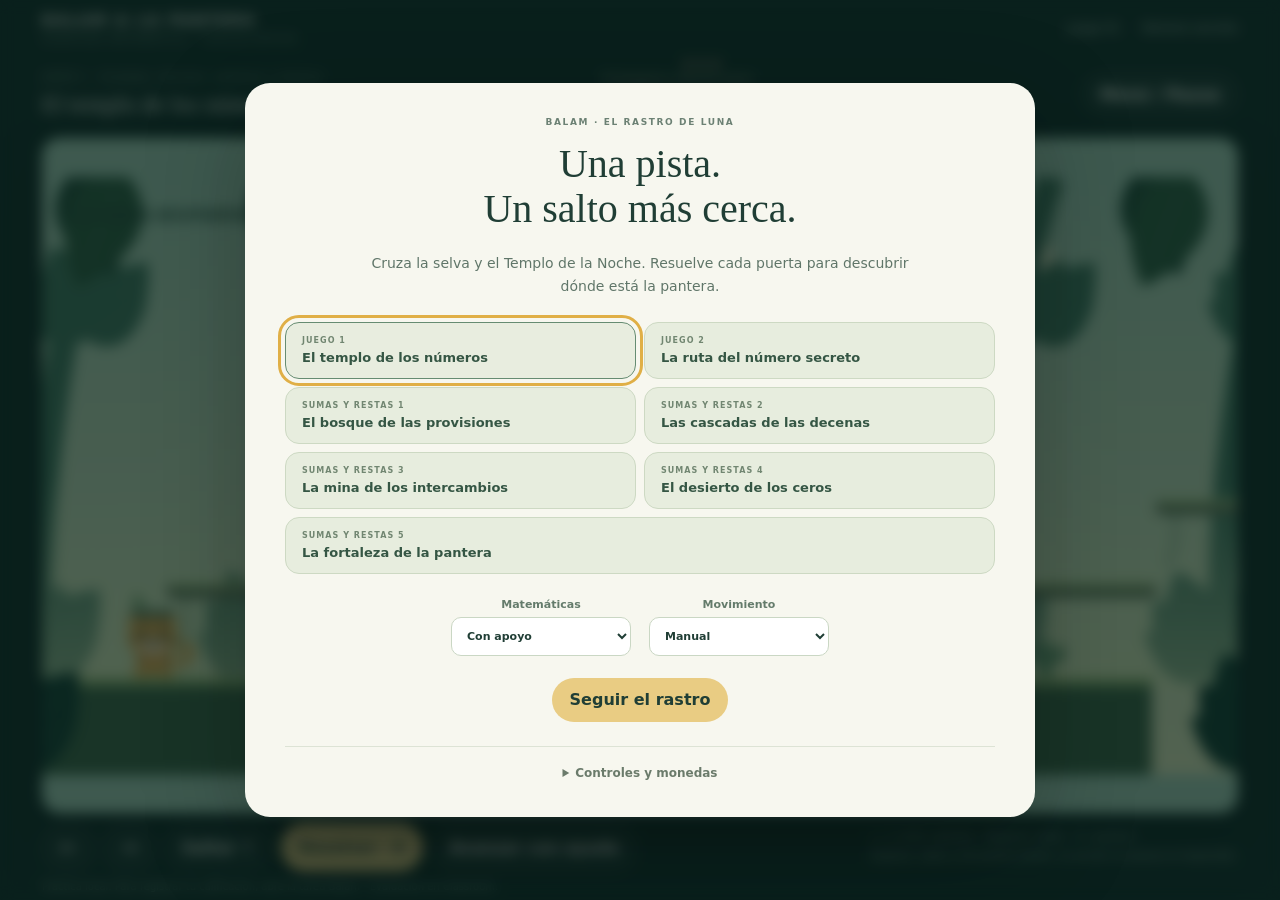
==== commit 8ba38825: "Show hearts and checkpoint in all seven fixed-screen adventures" ====
--- a/index.html
+++ b/index.html
@@ -1,8 +1,8 @@
-<!doctype html><html lang="es"><head><meta charset="utf-8"><meta name="viewport" content="width=device-width,initial-scale=1"><title>Balam y la pantera · Cinco mundos de suma y resta</title><link rel="stylesheet" href="sumas/estilo.css?v=3"></head><body>
+<!doctype html><html lang="es"><head><meta charset="utf-8"><meta name="viewport" content="width=device-width,initial-scale=1"><title>Balam y la pantera · Cinco mundos de suma y resta</title><link rel="stylesheet" href="sumas/estilo.css?v=4"></head><body>
 <header><div class="logo">BALAM & LA PANTERA<small>AVENTURA MATEMÁTICA · TEOCALLINTZIN</small></div><a href="./">Juego 01</a><a href="numero-secreto.html">Número secreto</a></header>
-<main><div class="hud"><div><span id="chapter">CINCO MUNDOS</span><h1 id="worldTitle">El rescate de Luna</h1></div><div><b id="seals">0 / 6 pistas</b><small id="stats">0 / 3 monedas mayas</small></div><button id="menu">Menú / Pausa</button></div>
+<main><div class="hud"><div><span id="chapter">CINCO MUNDOS</span><h1 id="worldTitle">El rescate de Luna</h1></div><div><div id="health" class="hearts" role="img" aria-label="3 de 3 corazones"></div><small id="checkpointStatus">⚑ Checkpoint a mitad del camino</small><b id="seals">0 / 6 pistas</b><small id="stats">0 / 3 monedas mayas</small></div><button id="menu">Menú / Pausa</button></div>
 <div class="stage"><canvas id="game" width="960" height="480" tabindex="0" aria-label="Juego de plataformas. Flechas o A y D para caminar, espacio para saltar y E para resolver el reto. Usa el modo asistido si necesitas ayuda con el movimiento."></canvas><div id="message" class="message" role="status" aria-live="polite">Elige un mundo para comenzar.</div></div>
 <div class="controls"><div><button id="left" aria-label="Caminar a la izquierda">←</button><button id="right" aria-label="Caminar a la derecha">→</button><button id="jump">Saltar ↑</button><button id="action" class="gold">Resolver · E</button><button id="assist">Avanzar con ayuda</button></div><p>← → / A D: caminar · Espacio: saltar · E: resolver<br>Explora, salta y encuentra pistas. La acción se pausa al responder.</p></div>
 <p class="privacy">Práctica local. Para registrar tu calificación, abre la tarea Balam · Evaluación en Classroom.</p>
 </main><div id="overlay" class="overlay"><section id="card" class="card" role="dialog" aria-modal="true" aria-label="Menú del juego"></section></div>
-<script>window.BALAM_START=6;</script><script src="sumas/datos.js?v=3"></script><script src="sumas/juego.js?v=3"></script></body></html>
+<script>window.BALAM_START=6;</script><script src="sumas/datos.js?v=4"></script><script src="sumas/juego.js?v=4"></script></body></html>
--- a/sumas/estilo.css
+++ b/sumas/estilo.css
@@ -1 +1,4 @@
 :root{color-scheme:dark;--gold:#e9cc83;--ink:#203e35;--cream:#f5f3e8}*{box-sizing:border-box}body{margin:0;background:#102b26;color:var(--cream);font-family:system-ui,Segoe UI,sans-serif}button,input,select{font:inherit}button,a{touch-action:manipulation}button{cursor:pointer;border:1px solid #ffffff25;background:#ffffff0b;color:inherit;padding:11px 17px;border-radius:999px;font-weight:650;min-height:44px;transition:background .15s,transform .15s}button:hover{background:#ffffff1c}button:active{transform:translateY(1px)}button:focus-visible,input:focus-visible,select:focus-visible,a:focus-visible,summary:focus-visible{outline:3px solid #e0af46;outline-offset:4px}button:disabled{opacity:.5;cursor:default}.gold{background:var(--gold)!important;color:var(--ink)!important;border-color:transparent!important}header{max-width:1240px;margin:auto;display:flex;align-items:center;gap:22px;padding:24px 28px}header a{color:#b9cbbf;font-size:12px;text-decoration:none}.logo{font-size:14px;letter-spacing:.16em;font-weight:800;margin-right:auto}.logo small{display:block;font-size:9px;letter-spacing:.21em;font-weight:500;margin-top:6px;color:#8eaa9c}main{max-width:1240px;margin:auto;padding:0 28px}.hud{display:flex;align-items:center;justify-content:space-between;gap:20px;margin:10px 0 22px}.hud h1{font-family:Georgia,serif;font-weight:400;font-size:30px;margin:7px 0}.hud span{font-size:9px;letter-spacing:.13em;color:#a6bcaa}.hud b{font-size:13px;font-weight:600}.hud small{display:block;color:#a7bda9;font-size:11px;margin-top:6px}.stage{position:relative;border-radius:22px;overflow:hidden;box-shadow:0 28px 65px #0003}canvas{display:block;width:100%;height:auto;aspect-ratio:2/1;outline:none;background:#a6cfb7}.message{position:absolute;left:50%;bottom:18px;transform:translateX(-50%);width:max-content;max-width:85%;border:1px solid #ffffff20;background:#112e29e8;color:#f0eedc;font-size:12px;line-height:1.5;padding:10px 18px;border-radius:999px;pointer-events:none;text-align:center}.controls{display:flex;align-items:center;justify-content:space-between;gap:15px;flex-wrap:wrap;padding:20px 0}.controls div{display:flex;gap:8px;flex-wrap:wrap}.controls p{font-size:11px;line-height:1.7;color:#a6bbae;margin:0}#left,#right,#jump{touch-action:none;user-select:none}#left,#right{font-size:20px;min-width:48px}.privacy{font-size:11px;color:#8ba798;margin:4px 0 22px}.overlay{position:fixed;inset:0;background:#071b18a6;backdrop-filter:blur(7px);display:grid;place-items:center;padding:24px;z-index:10;overflow:auto}.card{color-scheme:light;background:#f7f7ef;color:var(--ink);max-width:790px;width:100%;border-radius:25px;padding:34px 40px;max-height:91dvh;overflow:auto;box-shadow:0 30px 100px #0004;text-align:center}.card h2{font-family:Georgia,serif;font-weight:400;font-size:40px;line-height:1.12;margin:15px auto 20px}.card p{line-height:1.65}.eyebrow{font-size:9px;font-weight:750;letter-spacing:.18em;text-transform:uppercase;color:#6c8174}.intro{color:#607669;max-width:560px;font-size:14px;margin:0 auto 24px}.worlds{display:grid;grid-template-columns:1fr 1fr;gap:8px;margin:24px 0}.world{border:1px solid #dbe2d5;border-radius:14px;color:#3b5647;background:transparent;padding:13px 16px;text-align:left}.world:hover{background:#e8eddf}.world small{font-size:8px;letter-spacing:.13em;color:#718671;display:block;font-weight:600}.world b{font-size:13px;font-weight:600;display:block;margin-top:5px}.world.active{border-color:#668c72;background:#e8eddf}.world:last-child{grid-column:1/-1}.settings{display:flex;justify-content:center;flex-wrap:wrap;gap:18px;margin:22px 0}.settings label,.answer label{font-size:11px;color:#647b6b;font-weight:600}.settings select{display:block;background:#fff;border:1px solid #cad7c4;border-radius:10px;padding:11px;margin-top:6px;color:var(--ink);min-width:180px}.card button{background:#e7edde;color:#355644;border-color:#cdd9c3}.actions{display:flex;justify-content:center;gap:10px;flex-wrap:wrap;margin-top:22px}details{border-top:1px solid #dde3d5;padding-top:16px;margin-top:24px;font-size:12px;line-height:1.7;color:#6b7b6b}summary{cursor:pointer;font-weight:550}details p{text-align:left}.problem-card{max-width:660px;padding:35px 42px}.problem-card h2{font-size:27px;max-width:530px}.question{font-size:23px;font-weight:500;margin:28px auto;max-width:550px}.answer{display:flex;justify-content:center;align-items:flex-end;gap:18px;flex-wrap:wrap}.answer input,.answer select{display:block;background:#fff;color:var(--ink);border:1px solid #aabfa6;border-radius:12px;padding:14px;width:190px;max-width:100%;font-size:24px;text-align:center;margin:8px auto 0}.answer select{font-size:15px;width:230px}.answer.digits{gap:10px}.digits input{width:62px}.feedback,.hint{font-size:13px;line-height:1.65;background:#e5eddd;padding:13px 17px;border-radius:13px;margin-top:20px;color:#466149}.feedback:empty{display:none}.warn{background:#f2e9ce;color:#755c31}.hint{background:#e9eee6;text-align:left}.hide{display:none!important}.score{display:flex;justify-content:center;gap:25px;margin:28px 0}.score div{min-width:90px}.score small{display:block;font-size:10px;color:#74836e}.score b{display:block;font-size:31px;font-weight:500;margin-top:8px}.report{border-collapse:collapse;width:100%;font-size:12px}.report th,.report td{padding:10px;border-bottom:1px solid #d8dfd0;text-align:left}@media(max-width:650px){header{padding:17px 14px;gap:12px}.logo{font-size:11px}.logo small{font-size:7px}header a{font-size:10px}main{padding:0 10px}.hud{gap:10px;flex-wrap:wrap;margin:7px 0 15px}.hud h1{font-size:23px}.hud span{font-size:8px}.hud b{font-size:11px}.hud small{font-size:10px}.hud button{padding:8px 13px;font-size:11px}.stage{border-radius:14px}.message{font-size:10px;padding:7px 10px;bottom:8px}.controls{padding:14px 0}.controls button{font-size:12px;padding:9px 12px}.controls p{font-size:10px}.overlay{padding:12px}.card{padding:27px 22px;border-radius:20px}.card h2{font-size:32px}.worlds{gap:7px}.world{padding:11px}.world b{font-size:11px}.problem-card h2{font-size:23px}.question{font-size:20px;margin:23px auto}.answer input{width:155px}.digits input{width:48px}.score{gap:12px}.score div{min-width:75px}.score b{font-size:25px}.settings select{min-width:145px}}@media(prefers-reduced-motion:reduce){*{transition:none!important}.overlay{backdrop-filter:none}}@media print{header,main,.actions{display:none!important}.overlay{position:static;background:white;padding:0}.card{max-height:none;max-width:none;box-shadow:none}body{background:white}}
+
+/* Pantalla de juego fija: solo los diálogos largos tienen desplazamiento. */
+html,body{height:100%;width:100%;overflow:hidden;overscroll-behavior:none}body{height:100dvh;display:flex;flex-direction:column}header{width:100%;flex:0 0 auto;padding:12px 22px}main{width:100%;flex:1 1 auto;min-height:0;display:flex;flex-direction:column;padding:0 22px}.hud{flex:0 0 auto;margin:5px 0 10px}.hud h1{font-size:24px}.stage{flex:1 1 auto;min-height:0;border-radius:18px;display:flex;align-items:center;justify-content:center;background:#193c30}canvas{width:100%;height:100%;object-fit:contain;aspect-ratio:auto}.controls{flex:0 0 auto;padding:10px 0}.privacy{flex:0 0 auto;margin:0 0 8px;font-size:10px}.hearts{display:flex;gap:5px;justify-content:center;margin-bottom:3px}.heart{position:relative;color:#63796b;font-size:25px;line-height:1}.heart:after{content:'♥';position:absolute;inset:0;color:#ee9b91}.heart.half:after{clip-path:inset(0 50% 0 0)}.heart.empty:after{display:none}#checkpointStatus{font-size:9px;margin:4px 0 6px;color:#d7cfa6}.overlay{overscroll-behavior:contain}.card{overscroll-behavior:contain;scrollbar-width:thin}@media(max-height:650px){header{padding:7px 18px}.logo small{display:none}.hud h1{font-size:20px;margin:3px 0}.hud{margin:3px 0 7px}.hud span{font-size:8px}.hud small{font-size:9px}.heart{font-size:21px}.controls{padding:7px 0}.controls button{padding:7px 13px;min-height:38px}.controls p,.privacy{display:none}}@media(max-width:650px){header{padding:8px 12px}main{padding:0 8px}.hud{flex-wrap:nowrap;gap:6px}.hud h1{font-size:17px}.hud span{display:none}.hud button{font-size:10px;padding:7px 10px}.hud small{font-size:8px}.heart{font-size:20px}.controls{gap:7px}.controls div{gap:5px}.controls button{font-size:11px;padding:8px 10px}.controls p{display:none}.privacy{font-size:8px}}
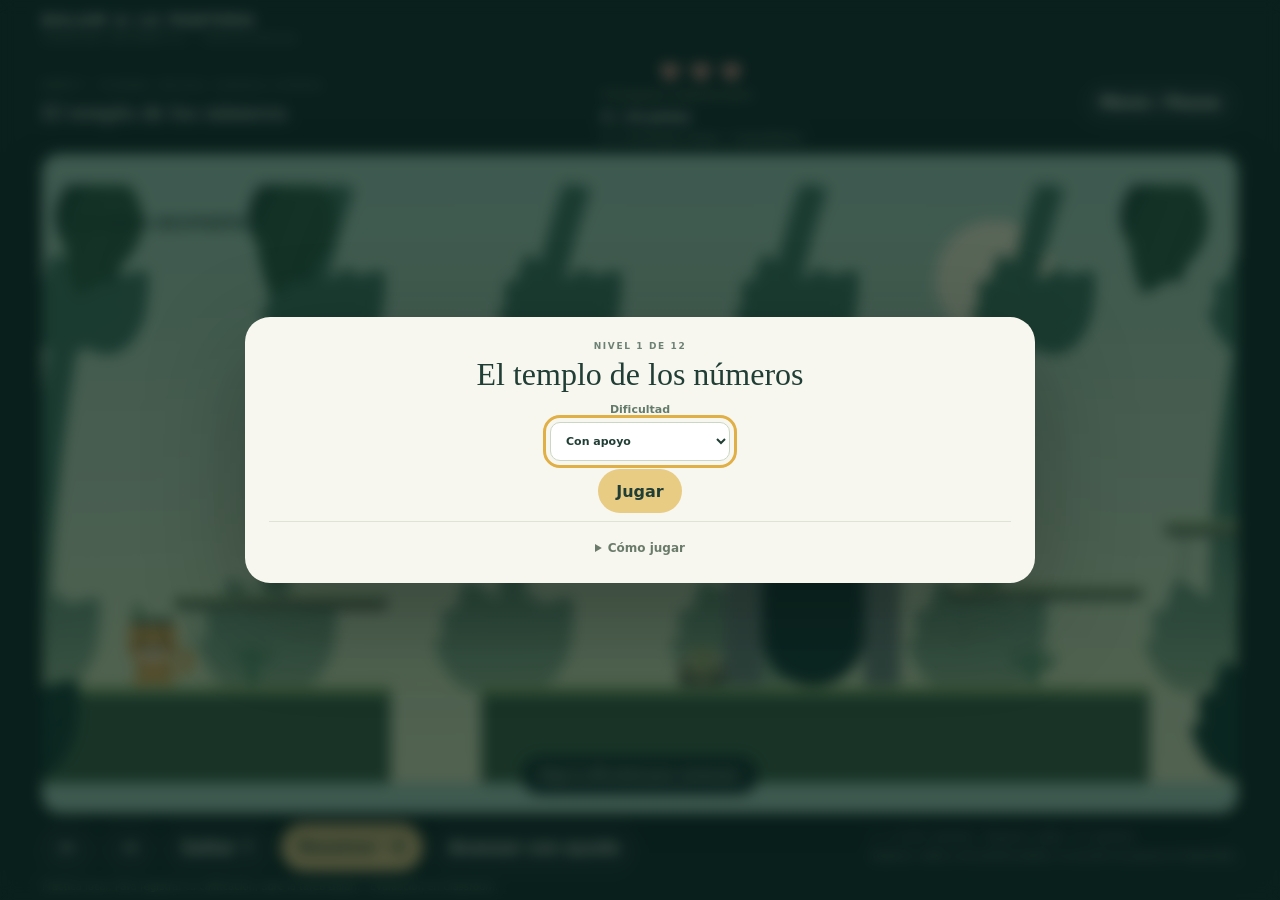
==== commit a0a0f230: "Compact Balam lessons and unlock levels in order" ====
--- a/index.html
+++ b/index.html
@@ -1,8 +1,8 @@
-<!doctype html><html lang="es"><head><meta charset="utf-8"><meta name="viewport" content="width=device-width,initial-scale=1"><title>Balam y la pantera · Cinco mundos de suma y resta</title><link rel="stylesheet" href="sumas/estilo.css?v=4"></head><body>
-<header><div class="logo">BALAM & LA PANTERA<small>AVENTURA MATEMÁTICA · TEOCALLINTZIN</small></div><a href="./">Juego 01</a><a href="numero-secreto.html">Número secreto</a></header>
+<!doctype html><html lang="es"><head><meta charset="utf-8"><meta name="viewport" content="width=device-width,initial-scale=1"><title>Balam y la pantera · Cinco mundos de suma y resta</title><link rel="stylesheet" href="sumas/estilo.css?v=5"></head><body>
+<header><div class="logo">BALAM & LA PANTERA<small>AVENTURA MATEMÁTICA · TEOCALLINTZIN</small></div></header>
 <main><div class="hud"><div><span id="chapter">CINCO MUNDOS</span><h1 id="worldTitle">El rescate de Luna</h1></div><div><div id="health" class="hearts" role="img" aria-label="3 de 3 corazones"></div><small id="checkpointStatus">⚑ Checkpoint a mitad del camino</small><b id="seals">0 / 6 pistas</b><small id="stats">0 / 3 monedas mayas</small></div><button id="menu">Menú / Pausa</button></div>
-<div class="stage"><canvas id="game" width="960" height="480" tabindex="0" aria-label="Juego de plataformas. Flechas o A y D para caminar, espacio para saltar y E para resolver el reto. Usa el modo asistido si necesitas ayuda con el movimiento."></canvas><div id="message" class="message" role="status" aria-live="polite">Elige un mundo para comenzar.</div></div>
+<div class="stage"><canvas id="game" width="960" height="480" tabindex="0" aria-label="Juego de plataformas. Flechas o A y D para caminar, espacio para saltar y E para resolver el reto. Usa el modo asistido si necesitas ayuda con el movimiento."></canvas><div id="message" class="message" role="status" aria-live="polite">Elige la dificultad para comenzar.</div></div>
 <div class="controls"><div><button id="left" aria-label="Caminar a la izquierda">←</button><button id="right" aria-label="Caminar a la derecha">→</button><button id="jump">Saltar ↑</button><button id="action" class="gold">Resolver · E</button><button id="assist">Avanzar con ayuda</button></div><p>← → / A D: caminar · Espacio: saltar · E: resolver<br>Explora, salta y encuentra pistas. La acción se pausa al responder.</p></div>
 <p class="privacy">Práctica local. Para registrar tu calificación, abre la tarea Balam · Evaluación en Classroom.</p>
 </main><div id="overlay" class="overlay"><section id="card" class="card" role="dialog" aria-modal="true" aria-label="Menú del juego"></section></div>
-<script>window.BALAM_START=6;</script><script src="sumas/datos.js?v=4"></script><script src="sumas/juego.js?v=4"></script></body></html>
+<script>window.BALAM_START=6;</script><script src="sumas/datos.js?v=4"></script><script src="ruta.js?v=1"></script><script src="sumas/juego.js?v=5"></script></body></html>
--- a/sumas/estilo.css
+++ b/sumas/estilo.css
@@ -2,3 +2,19 @@
 
 /* Pantalla de juego fija: solo los diálogos largos tienen desplazamiento. */
 html,body{height:100%;width:100%;overflow:hidden;overscroll-behavior:none}body{height:100dvh;display:flex;flex-direction:column}header{width:100%;flex:0 0 auto;padding:12px 22px}main{width:100%;flex:1 1 auto;min-height:0;display:flex;flex-direction:column;padding:0 22px}.hud{flex:0 0 auto;margin:5px 0 10px}.hud h1{font-size:24px}.stage{flex:1 1 auto;min-height:0;border-radius:18px;display:flex;align-items:center;justify-content:center;background:#193c30}canvas{width:100%;height:100%;object-fit:contain;aspect-ratio:auto}.controls{flex:0 0 auto;padding:10px 0}.privacy{flex:0 0 auto;margin:0 0 8px;font-size:10px}.hearts{display:flex;gap:5px;justify-content:center;margin-bottom:3px}.heart{position:relative;color:#63796b;font-size:25px;line-height:1}.heart:after{content:'♥';position:absolute;inset:0;color:#ee9b91}.heart.half:after{clip-path:inset(0 50% 0 0)}.heart.empty:after{display:none}#checkpointStatus{font-size:9px;margin:4px 0 6px;color:#d7cfa6}.overlay{overscroll-behavior:contain}.card{overscroll-behavior:contain;scrollbar-width:thin}@media(max-height:650px){header{padding:7px 18px}.logo small{display:none}.hud h1{font-size:20px;margin:3px 0}.hud{margin:3px 0 7px}.hud span{font-size:8px}.hud small{font-size:9px}.heart{font-size:21px}.controls{padding:7px 0}.controls button{padding:7px 13px;min-height:38px}.controls p,.privacy{display:none}}@media(max-width:650px){header{padding:8px 12px}main{padding:0 8px}.hud{flex-wrap:nowrap;gap:6px}.hud h1{font-size:17px}.hud span{display:none}.hud button{font-size:10px;padding:7px 10px}.hud small{font-size:8px}.heart{font-size:20px}.controls{gap:7px}.controls div{gap:5px}.controls button{font-size:11px;padding:8px 10px}.controls p{display:none}.privacy{font-size:8px}}
+.hud .heart{font-size:25px;line-height:1}.hud .hearts{min-height:25px}@media(max-height:650px){.hud .heart{font-size:22px}.hud .hearts{min-height:22px}}
+
+/* Lectura compacta; los controles quedan fuera del área desplazable. */
+.card{padding:clamp(12px,3vh,24px);max-height:calc(100dvh - 20px);scrollbar-color:#6a917c #e7ebdf}
+.card h2{font-size:clamp(20px,4vh,32px);margin:6px 0 10px}
+.card .settings,.card .actions{margin:8px 0;gap:8px}
+.card details{margin-top:8px}
+.card .question{font-size:clamp(15px,2.8vh,19px);margin:7px 0 10px;line-height:1.35}
+.card .answer{gap:7px;margin:6px 0}
+.card .answer input,.card .answer select{min-height:36px;padding:5px 8px}
+.problem-card{display:flex;flex-direction:column;overflow:hidden}
+.lectura{flex:1 1 auto;min-height:0;overflow:auto;overscroll-behavior:contain;scrollbar-gutter:stable;scrollbar-color:#507b64 #e7ebdf;padding-right:6px}
+.card .acciones-fijas{flex:none;margin:5px 0 0;padding-top:7px;border-top:1px solid #d4ddd0}
+.acciones-fijas button{min-height:36px;padding:6px 11px}
+.ver-mas[hidden]{display:none!important}
+.ruta-link{display:inline-flex;align-items:center;border-radius:10px;padding:8px 14px;background:#f4c872;color:#203d31;font-weight:700;text-decoration:none}
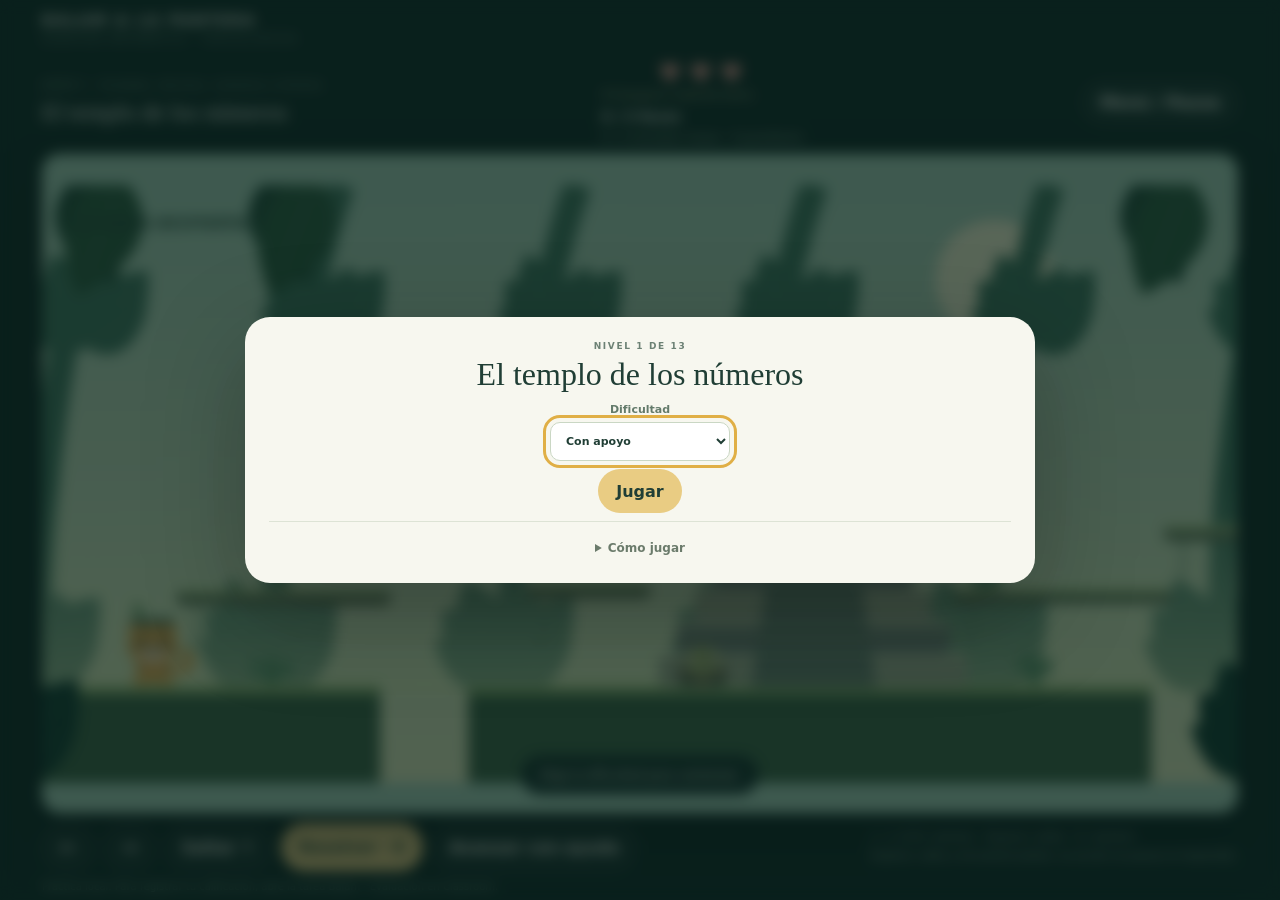
==== commit e7750b94: "Turn Balam's first temple into a pyramid expedition" ====
--- a/index.html
+++ b/index.html
@@ -1,8 +1,8 @@
-<!doctype html><html lang="es"><head><meta charset="utf-8"><meta name="viewport" content="width=device-width,initial-scale=1"><title>Balam y la pantera · Cinco mundos de suma y resta</title><link rel="stylesheet" href="sumas/estilo.css?v=5"></head><body>
+<!doctype html><html lang="es"><head><meta charset="utf-8"><meta name="viewport" content="width=device-width,initial-scale=1"><title>Balam y la pantera · Cinco mundos de suma y resta</title><link rel="stylesheet" href="sumas/estilo.css?v=6"></head><body>
 <header><div class="logo">BALAM & LA PANTERA<small>AVENTURA MATEMÁTICA · TEOCALLINTZIN</small></div></header>
 <main><div class="hud"><div><span id="chapter">CINCO MUNDOS</span><h1 id="worldTitle">El rescate de Luna</h1></div><div><div id="health" class="hearts" role="img" aria-label="3 de 3 corazones"></div><small id="checkpointStatus">⚑ Checkpoint a mitad del camino</small><b id="seals">0 / 6 pistas</b><small id="stats">0 / 3 monedas mayas</small></div><button id="menu">Menú / Pausa</button></div>
 <div class="stage"><canvas id="game" width="960" height="480" tabindex="0" aria-label="Juego de plataformas. Flechas o A y D para caminar, espacio para saltar y E para resolver el reto. Usa el modo asistido si necesitas ayuda con el movimiento."></canvas><div id="message" class="message" role="status" aria-live="polite">Elige la dificultad para comenzar.</div></div>
 <div class="controls"><div><button id="left" aria-label="Caminar a la izquierda">←</button><button id="right" aria-label="Caminar a la derecha">→</button><button id="jump">Saltar ↑</button><button id="action" class="gold">Resolver · E</button><button id="assist">Avanzar con ayuda</button></div><p>← → / A D: caminar · Espacio: saltar · E: resolver<br>Explora, salta y encuentra pistas. La acción se pausa al responder.</p></div>
 <p class="privacy">Práctica local. Para registrar tu calificación, abre la tarea Balam · Evaluación en Classroom.</p>
 </main><div id="overlay" class="overlay"><section id="card" class="card" role="dialog" aria-modal="true" aria-label="Menú del juego"></section></div>
-<script>window.BALAM_START=6;</script><script src="sumas/datos.js?v=4"></script><script src="ruta.js?v=1"></script><script src="sumas/juego.js?v=5"></script></body></html>
+<script>window.BALAM_START=6;</script><script src="sumas/datos.js?v=4"></script><script src="ruta.js?v=1"></script><script src="sumas/piramide.js"></script><script src="sumas/interior.js"></script><script src="sumas/juego.js?v=6"></script></body></html>
--- a/sumas/estilo.css
+++ b/sumas/estilo.css
@@ -18,3 +18,12 @@
 .acciones-fijas button{min-height:36px;padding:6px 11px}
 .ver-mas[hidden]{display:none!important}
 .ruta-link{display:inline-flex;align-items:center;border-radius:10px;padding:8px 14px;background:#f4c872;color:#203d31;font-weight:700;text-decoration:none}
+
+/* Cámara compacta del templo */
+.templeScene{position:relative;border-radius:16px;padding:clamp(9px,2vh,20px);overflow:hidden;background:#293e37;color:#fff4d9;text-align:center}
+.templeScene h2{font-size:clamp(1rem,3vh,1.55rem);margin:.35rem 0}.templeScene p{margin:.45rem 0}.templeScene.lava{background:linear-gradient(#232d2d 0 48%,#9f321a 67%,#e46324);}.trailStage{position:relative;display:flex;justify-content:space-between;align-items:center;height:clamp(42px,13vh,92px);padding:0 8%;font-size:clamp(24px,6vh,46px);overflow:hidden}.rocks{display:flex;justify-content:center;gap:12px}.rocks button{min-width:21%;min-height:44px;border:1px solid #dbccab;border-radius:44% 41% 27% 35%;background:linear-gradient(#777a71,#343f3c);color:#fff;font-weight:850;box-shadow:0 5px 0 #222b28}.papyrus{background:#ead4a3;color:#362d20}.papyrus .eyebrow{color:#735021}.gem{color:#007884;font-size:1.9rem;text-shadow:0 0 8px #56dbe4}.boulder{display:none}.escape .boulder{display:block;position:absolute;left:var(--roca,0%);color:#b1a395;text-shadow:4px 4px #3e3430}.escape .balamGlyph{margin-left:65%}.templeScene progress{width:80%;accent-color:#e8b84f}.leap .balamGlyph{animation:templeLeap .42s ease both}.splash .balamGlyph{animation:templeFall .36s ease both}
+@keyframes templeLeap{50%{transform:translate(35px,-23px)}100%{transform:translateX(74px)}}@keyframes templeFall{65%{transform:translate(20px,38px);opacity:.25}}
+@media(prefers-reduced-motion:reduce){.templeScene .balamGlyph{animation:none}}
+.templeScene.escape:not(.leap):not(.splash) .balamGlyph{animation:templeRun .22s alternate infinite}.templeScene:not(.papyrus) .eyebrow{color:#efcf8f}.templeScene .ruta-link{color:#203d31}
+@keyframes templeRun{to{transform:translate(7px,-6px) rotate(-5deg)}}@keyframes templeLeap{50%{transform:translate(32px,-26px)}100%{transform:translateX(var(--rock-choice,74px))}}
+@media(prefers-reduced-motion:reduce){.templeScene.escape .balamGlyph{animation:none!important}}
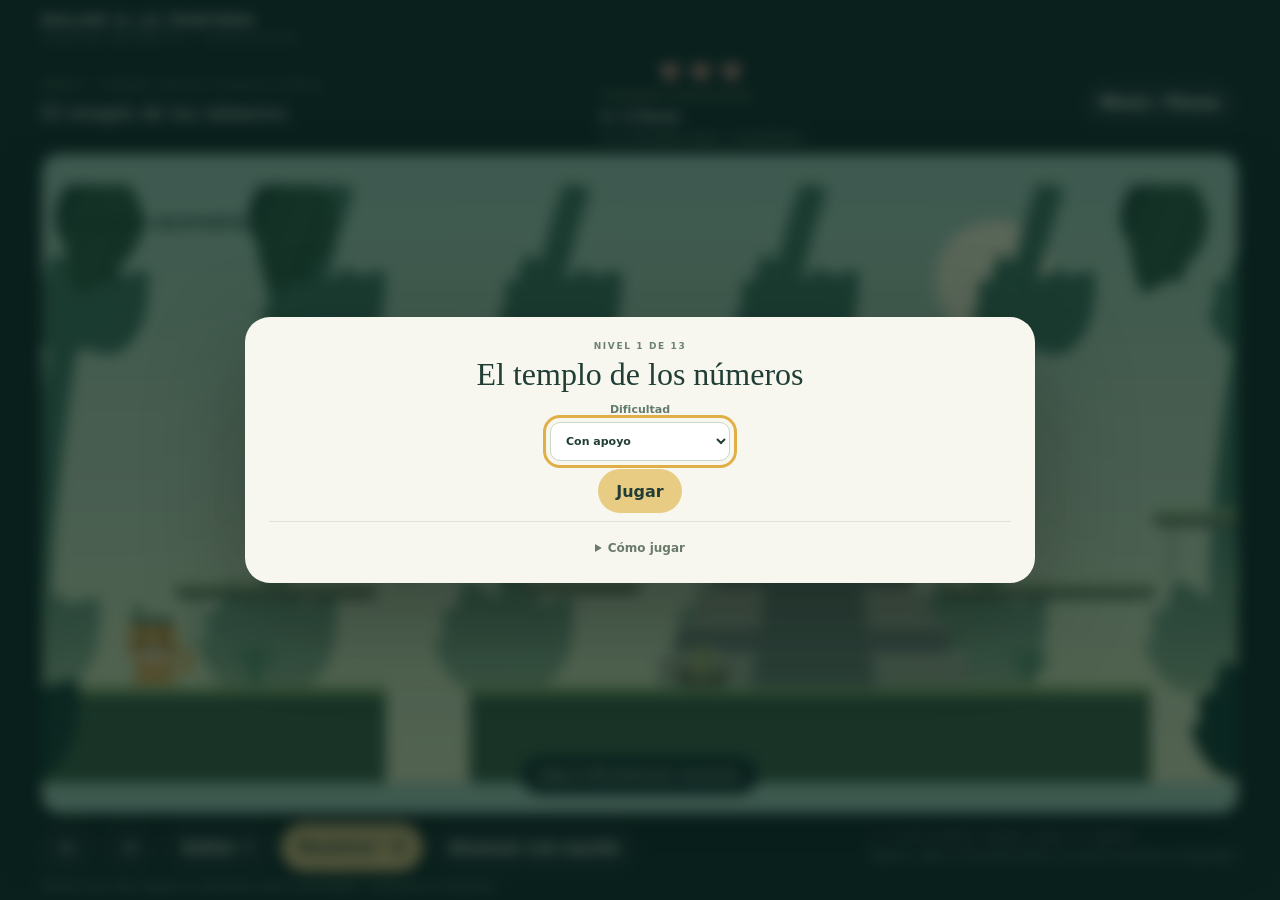
==== commit e3564abe: "Build a full-screen volcanic stepping-stone game for Balam" ====
--- a/index.html
+++ b/index.html
@@ -1,8 +1,8 @@
-<!doctype html><html lang="es"><head><meta charset="utf-8"><meta name="viewport" content="width=device-width,initial-scale=1"><title>Balam y la pantera · Cinco mundos de suma y resta</title><link rel="stylesheet" href="sumas/estilo.css?v=6"></head><body>
+<!doctype html><html lang="es"><head><meta charset="utf-8"><meta name="viewport" content="width=device-width,initial-scale=1"><title>Balam y la pantera · Cinco mundos de suma y resta</title><link rel="stylesheet" href="sumas/estilo.css?v=7"></head><body>
 <header><div class="logo">BALAM & LA PANTERA<small>AVENTURA MATEMÁTICA · TEOCALLINTZIN</small></div></header>
 <main><div class="hud"><div><span id="chapter">CINCO MUNDOS</span><h1 id="worldTitle">El rescate de Luna</h1></div><div><div id="health" class="hearts" role="img" aria-label="3 de 3 corazones"></div><small id="checkpointStatus">⚑ Checkpoint a mitad del camino</small><b id="seals">0 / 6 pistas</b><small id="stats">0 / 3 monedas mayas</small></div><button id="menu">Menú / Pausa</button></div>
 <div class="stage"><canvas id="game" width="960" height="480" tabindex="0" aria-label="Juego de plataformas. Flechas o A y D para caminar, espacio para saltar y E para resolver el reto. Usa el modo asistido si necesitas ayuda con el movimiento."></canvas><div id="message" class="message" role="status" aria-live="polite">Elige la dificultad para comenzar.</div></div>
 <div class="controls"><div><button id="left" aria-label="Caminar a la izquierda">←</button><button id="right" aria-label="Caminar a la derecha">→</button><button id="jump">Saltar ↑</button><button id="action" class="gold">Resolver · E</button><button id="assist">Avanzar con ayuda</button></div><p>← → / A D: caminar · Espacio: saltar · E: resolver<br>Explora, salta y encuentra pistas. La acción se pausa al responder.</p></div>
 <p class="privacy">Práctica local. Para registrar tu calificación, abre la tarea Balam · Evaluación en Classroom.</p>
 </main><div id="overlay" class="overlay"><section id="card" class="card" role="dialog" aria-modal="true" aria-label="Menú del juego"></section></div>
-<script>window.BALAM_START=6;</script><script src="sumas/datos.js?v=4"></script><script src="ruta.js?v=1"></script><script src="sumas/piramide.js"></script><script src="sumas/interior.js"></script><script src="sumas/juego.js?v=6"></script></body></html>
+<script>window.BALAM_START=6;</script><script src="sumas/datos.js?v=4"></script><script src="ruta.js?v=1"></script><script src="sumas/piramide.js"></script><script src="sumas/interior.js?v=7"></script><script src="sumas/juego.js?v=7"></script></body></html>
--- a/sumas/estilo.css
+++ b/sumas/estilo.css
@@ -27,3 +27,22 @@
 .templeScene.escape:not(.leap):not(.splash) .balamGlyph{animation:templeRun .22s alternate infinite}.templeScene:not(.papyrus) .eyebrow{color:#efcf8f}.templeScene .ruta-link{color:#203d31}
 @keyframes templeRun{to{transform:translate(7px,-6px) rotate(-5deg)}}@keyframes templeLeap{50%{transform:translate(32px,-26px)}100%{transform:translateX(var(--rock-choice,74px))}}
 @media(prefers-reduced-motion:reduce){.templeScene.escape .balamGlyph{animation:none!important}}
+
+/* La cámara de lava ocupa el juego; las respuestas son parte del mapa. */
+.overlay.lavaOverlay{padding:0;background:#190f18;backdrop-filter:none}.card.lavaCard{padding:0;border-radius:0;width:min(1160px,100vw);height:100dvh;max-height:none;max-width:none;overflow:hidden;background:#271a24;box-shadow:none;color:#fff6df}
+.lavaGame{height:100%;display:grid;grid-template-rows:auto auto minmax(0,1fr) auto;gap:0;text-align:center;overflow:hidden}
+.lavaGame .lavaHud{width:100%;padding:7px clamp(12px,3vw,34px);display:flex;gap:9px;justify-content:space-between;align-items:center;background:#33243a;color:#ffe4a1}
+.lavaHud strong{font-size:clamp(15px,3vh,25px)}.lavaHud span{border:1px solid #b38d61;border-radius:99px;padding:4px 9px;font-size:clamp(11px,2.5vh,16px)}
+.lavaGame h2{max-width:none;margin:0;padding:8px 12px;background:#fff0cb;color:#422832;font:bold clamp(16px,4vh,27px)/1.16 system-ui;border-bottom:4px solid #e59e63}
+.lavaMap{position:relative;overflow:hidden;background:#c73c22;background-image:repeating-radial-gradient(ellipse at 22% 45%,#ffb331 0 2px,transparent 3px 29px,#fa7732 31px 33px,transparent 36px 55px),repeating-radial-gradient(ellipse at 82% 73%,#faab2f 0 3px,transparent 5px 40px,#6f2121 44px 47px,transparent 50px 65px),linear-gradient(170deg,#6d222d,#e95124 43%,#ff9d28);background-size:280px 190px,350px 230px,100% 100%;box-shadow:inset 0 0 48px #5e202a}
+.lavaWorld{position:absolute;inset:0;transition:transform .42s ease-in}.travel .lavaWorld{transform:translateY(26%)}
+.lavaStone{position:absolute;left:var(--x);top:var(--y);transform:translate(-50%,-50%);width:clamp(62px,17vw,190px);height:clamp(33px,19%,106px);border-radius:40% 49% 37% 43% / 49% 38% 50% 43%;background:linear-gradient(152deg,#81746d 0 16%,#534b53 17% 53%,#403641 54% 100%);border:3px solid #a88a78;box-shadow:0 7px #2e232d,0 12px #53263155}
+.lavaStone.sceneryRock{opacity:.68;scale:.82}.lavaStone.homeRock{border-color:#efbb78}
+.lavaGame .choiceRock{display:grid;place-items:center;color:#fff4d4;border-color:#ffc773;padding:0;font-size:clamp(18px,5vh,36px);font-weight:900;min-height:0;background:linear-gradient(151deg,#938075 0 19%,#50424c 20% 51%,#3f323b 52%);touch-action:manipulation}.choiceRock:hover,.choiceRock:focus-visible,.choiceRock.selectedRock{border-color:#fff4bc;outline:3px solid #ffe5a3;outline-offset:1px}.choiceRock small{position:absolute;top:0;left:50%;transform:translate(-50%,-65%);background:#ffe3a0;color:#402730;border-radius:50%;padding:2px 7px;font:bold clamp(11px,2.6vh,17px) system-ui}
+.lavaCat{position:absolute;inset:0;pointer-events:none;z-index:3;transform:translate(0,0)}.lavaCat svg{position:absolute;left:50%;top:80%;width:clamp(40px,13vh,110px);transform:translate(-50%,-86%);filter:drop-shadow(0 5px 1px #361b24aa)}
+.jumping .lavaCat{animation:lavaJump .48s ease both}.splash .lavaCat{animation:lavaSplash .38s ease both}
+@keyframes lavaJump{55%{transform:translate(calc(var(--dx)*.56),calc(var(--dy)*.56 - 13%))}100%{transform:translate(var(--dx),var(--dy))}}
+@keyframes lavaSplash{65%{transform:translate(calc(var(--dx)*.73),calc(var(--dy)*.55 + 16%));opacity:.15}}
+.lavaGoal{position:absolute;top:0;left:50%;transform:translateX(-50%);display:grid;place-items:center;min-width:15%;height:18%;color:#ffdf9a;background:#392732;clip-path:polygon(15% 0,85% 0,100% 100%,0 100%);font-size:clamp(9px,2vh,15px);letter-spacing:.12em}.lavaGoal i{width:28%;height:74%;background:#14121a;border-radius:40% 40% 0 0}
+.lavaGame footer{padding:7px 10px;min-height:32px;font-size:clamp(12px,2.7vh,16px);background:#291c2a}
+@media(prefers-reduced-motion:reduce){.lavaCat{animation:none!important}.jumping .lavaCat{transform:translate(var(--dx),var(--dy))}}
